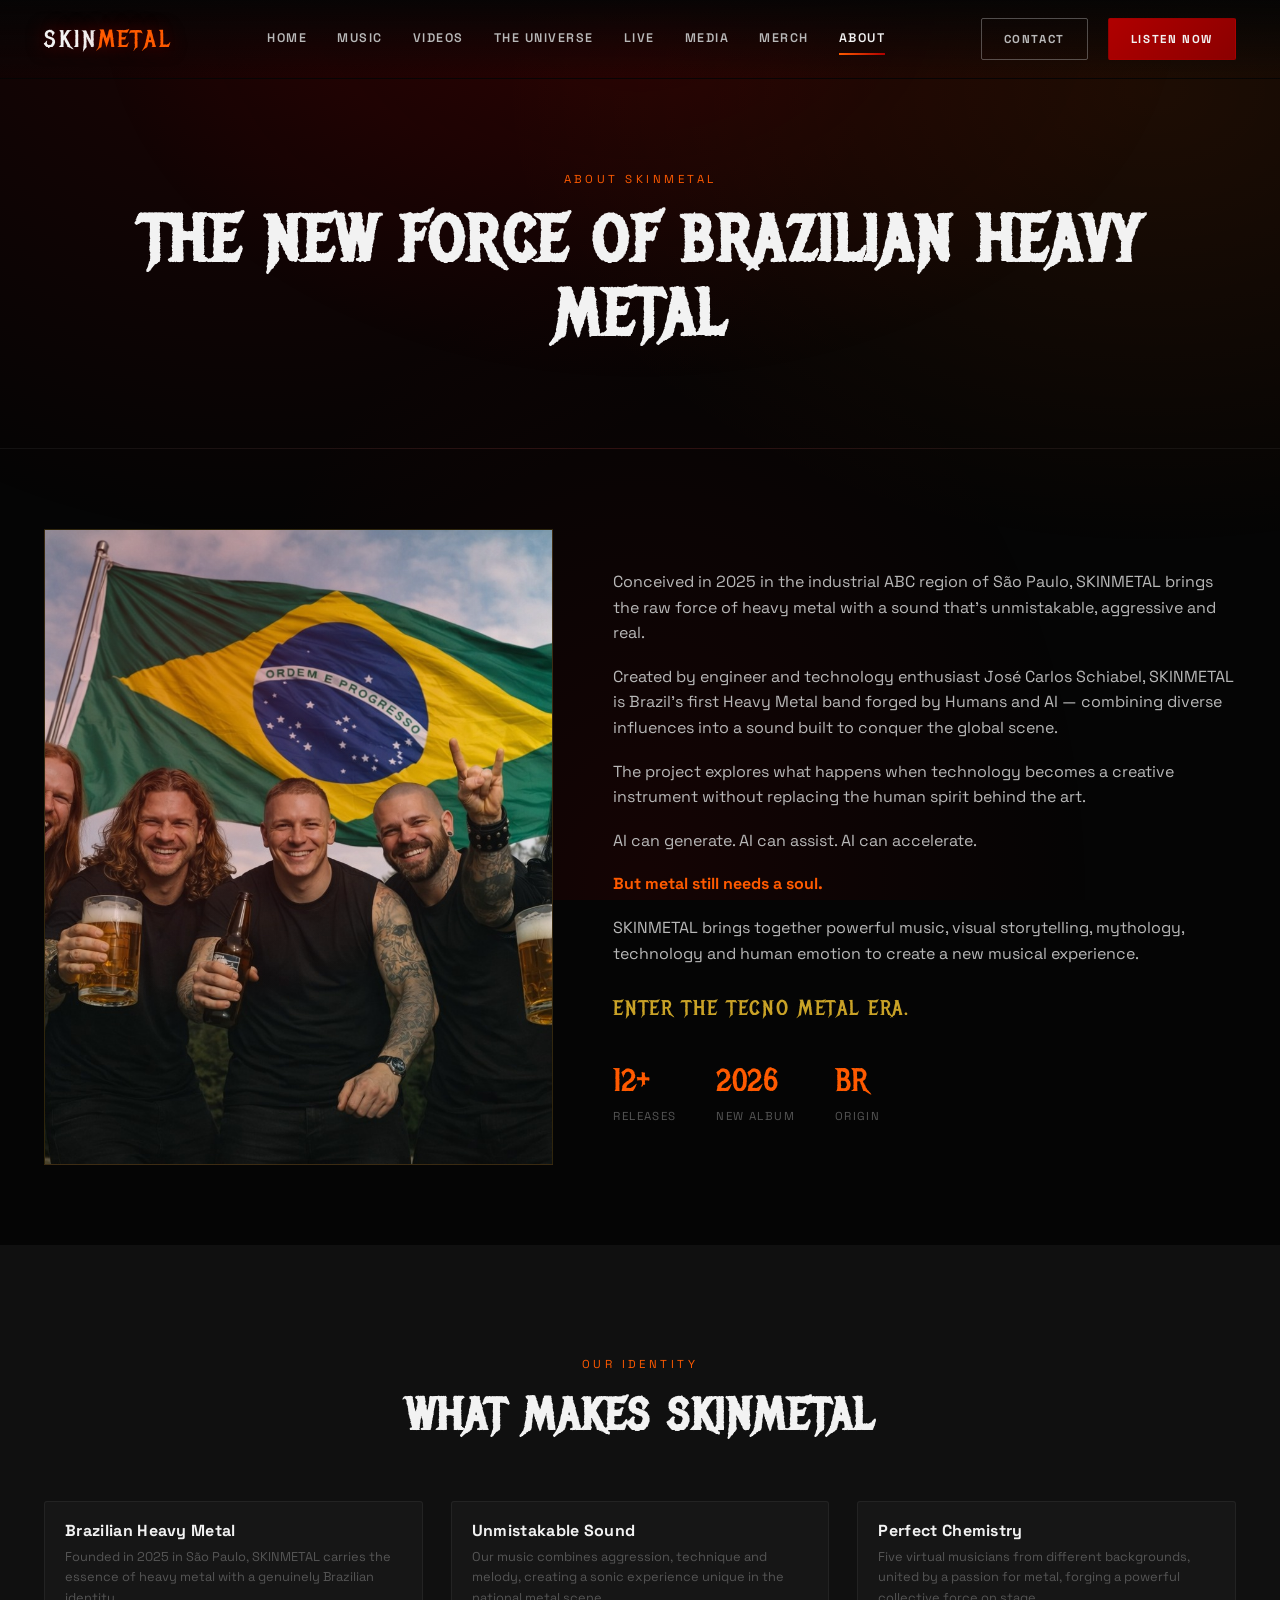
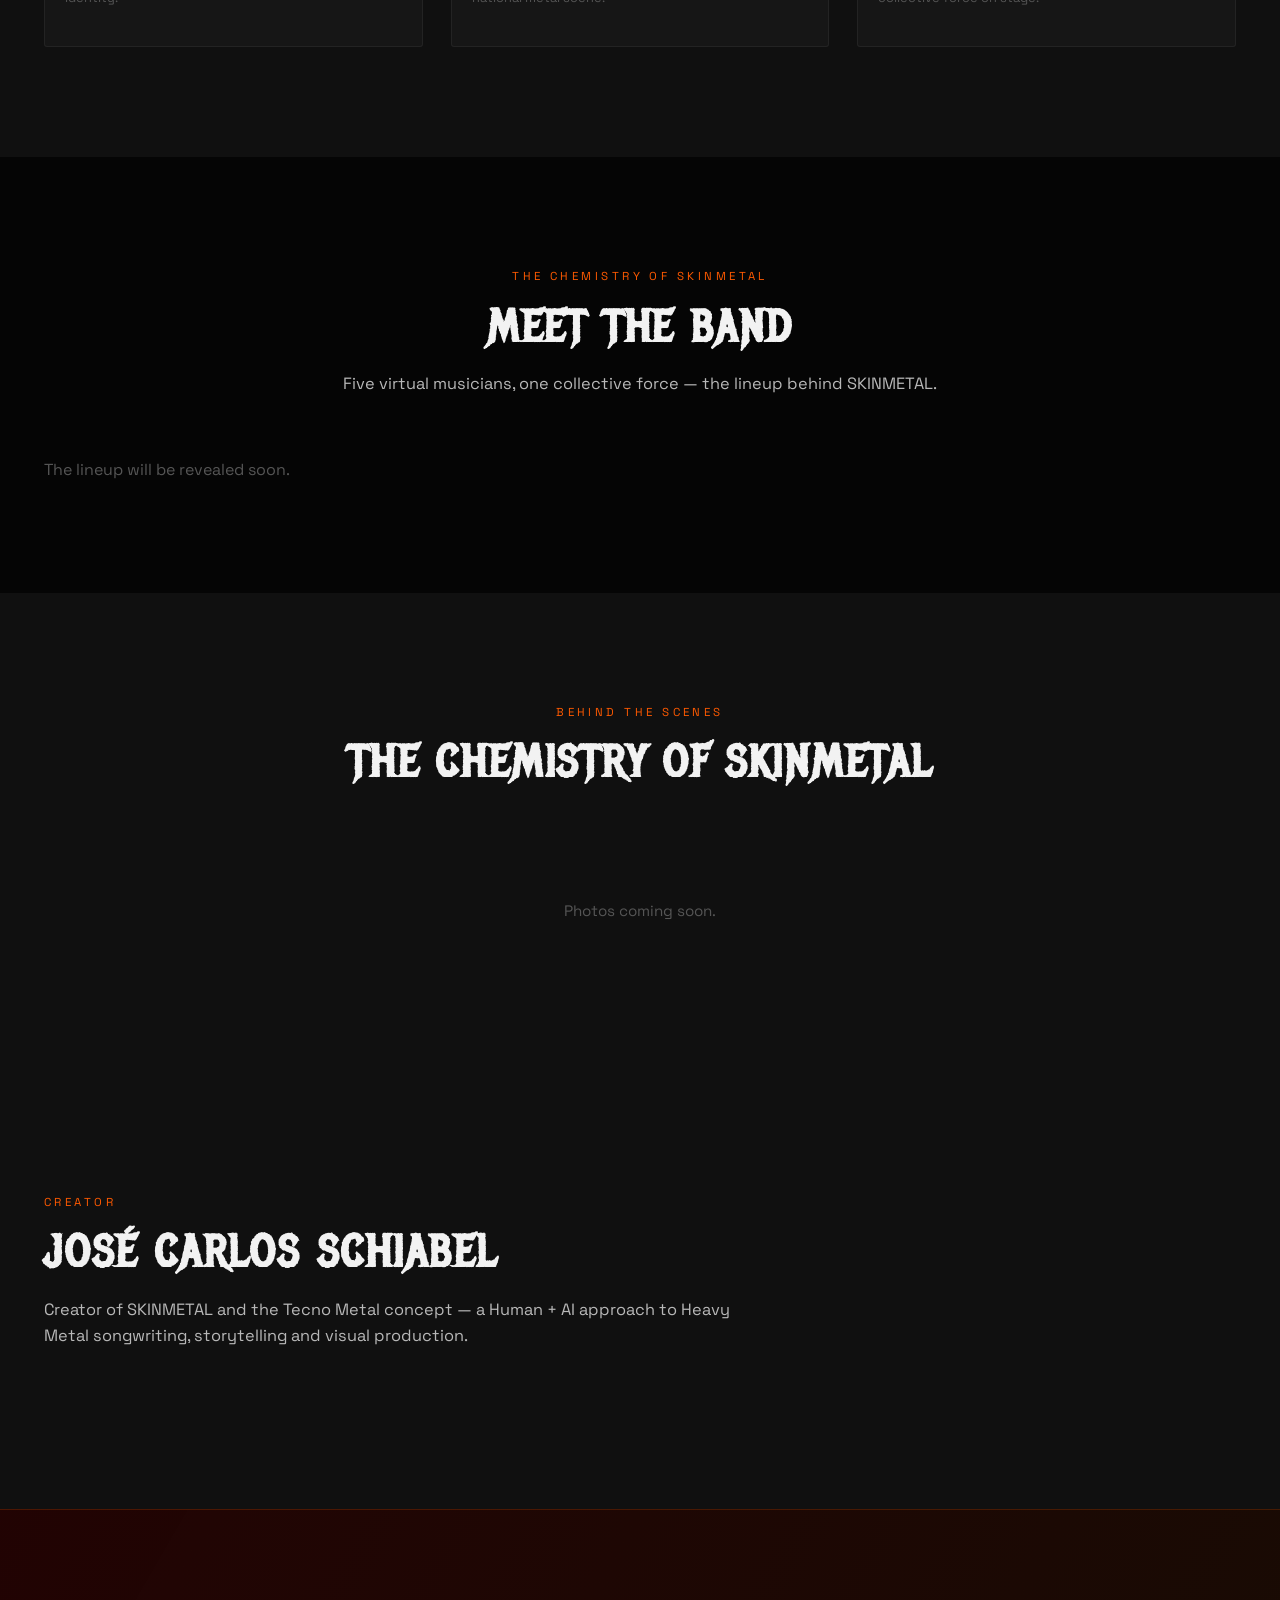
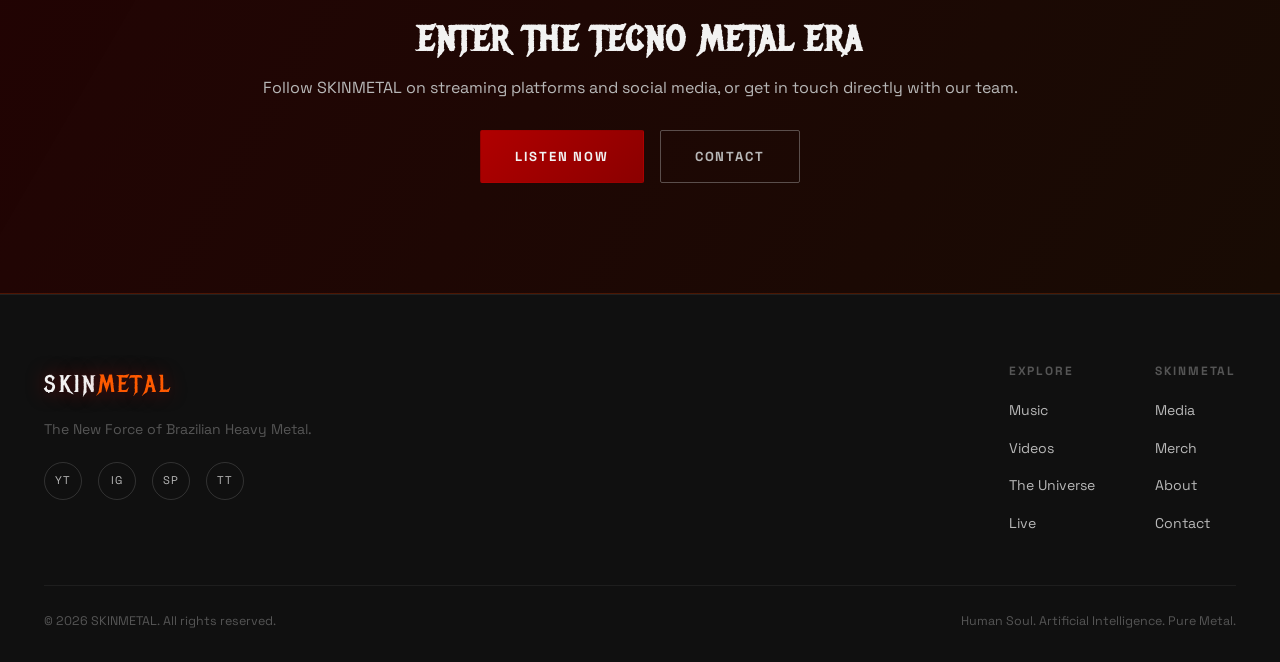
==== about.html @ da38b73f "Add Gallery and Band Members admin sections, image position control, dynamic homepage discography - " ====
<!DOCTYPE html>
<html lang="en">
<head>
<meta charset="UTF-8">
<meta name="viewport" content="width=device-width, initial-scale=1.0">
<title>About — SKINMETAL</title>
<meta name="description" content="About SKINMETAL — a Brazilian Heavy Metal project built at the intersection of human creativity, artificial intelligence and cinematic storytelling.">
<link rel="icon" href="assets/logo-dragon.jpg">
<link rel="preconnect" href="https://fonts.googleapis.com">
<link rel="preconnect" href="https://fonts.gstatic.com" crossorigin>
<link href="https://fonts.googleapis.com/css2?family=Metal+Mania&family=Space+Grotesk:wght@400;500;700&display=swap" rel="stylesheet">
<link rel="stylesheet" href="css/styles.css?v=20261015c">
</head>
<body data-page="about">

<header class="site-header">
  <div class="container">
    <a href="index.html" class="logo">SKIN<span>METAL</span></a>
    <nav class="nav-links">
      <a href="index.html" data-nav="home">Home</a>
      <a href="music.html" data-nav="music">Music</a>
      <a href="videos.html" data-nav="videos">Videos</a>
      <a href="universe.html" data-nav="universe">The Universe</a>
      <a href="live.html" data-nav="live">Live</a>
      <a href="media.html" data-nav="media">Media</a>
      <a href="merch.html" data-nav="merch">Merch</a>
      <a href="about.html" data-nav="about">About</a>
    </nav>
    <div class="nav-cta">
      <a href="contact.html" class="btn btn-outline">Contact</a>
      <a href="music.html" class="btn btn-primary">Listen Now</a>
    </div>
    <button class="menu-toggle" aria-label="Toggle menu"><span></span><span></span><span></span></button>
  </div>
</header>

<section class="page-hero">
  <div class="container">
    <span class="eyebrow">About Skinmetal</span>
    <h1>The New Force of Brazilian Heavy Metal</h1>
  </div>
</section>

<section class="section-tight">
  <div class="container">
    <div class="about-grid reveal">
      <div class="about-portrait"><img src="assets/band-photo.jpg" alt="SKINMETAL band"></div>
      <div class="about-copy">
        <p>Conceived in 2025 in the industrial ABC region of São Paulo, SKINMETAL brings the raw force of heavy metal with a sound that's unmistakable, aggressive and real.</p>
        <p>Created by engineer and technology enthusiast José Carlos Schiabel, SKINMETAL is Brazil's first Heavy Metal band forged by Humans and AI — combining diverse influences into a sound built to conquer the global scene.</p>
        <p>The project explores what happens when technology becomes a creative instrument without replacing the human spirit behind the art.</p>
        <p>AI can generate. AI can assist. AI can accelerate.</p>
        <p><strong class="hl">But metal still needs a soul.</strong></p>
        <p>SKINMETAL brings together powerful music, visual storytelling, mythology, technology and human emotion to create a new musical experience.</p>
        <div class="final-line">Enter the Tecno Metal Era.</div>

        <div class="stat-row">
          <div class="stat"><div class="n">12+</div><div class="l">Releases</div></div>
          <div class="stat"><div class="n">2026</div><div class="l">New Album</div></div>
          <div class="stat"><div class="n">BR</div><div class="l">Origin</div></div>
        </div>
      </div>
    </div>
  </div>
</section>

<section class="section-alt">
  <div class="container">
    <div class="section-head reveal">
      <span class="eyebrow">Our Identity</span>
      <h2>What Makes SKINMETAL</h2>
    </div>
    <div class="grid grid-3 reveal">
      <div class="card">
        <div class="card-body">
          <h3>Brazilian Heavy Metal</h3>
          <p class="meta">Founded in 2025 in São Paulo, SKINMETAL carries the essence of heavy metal with a genuinely Brazilian identity.</p>
        </div>
      </div>
      <div class="card">
        <div class="card-body">
          <h3>Unmistakable Sound</h3>
          <p class="meta">Our music combines aggression, technique and melody, creating a sonic experience unique in the national metal scene.</p>
        </div>
      </div>
      <div class="card">
        <div class="card-body">
          <h3>Perfect Chemistry</h3>
          <p class="meta">Five virtual musicians from different backgrounds, united by a passion for metal, forging a powerful collective force on stage.</p>
        </div>
      </div>
    </div>
  </div>
</section>

<section>
  <div class="container">
    <div class="section-head reveal">
      <span class="eyebrow">The Chemistry of Skinmetal</span>
      <h2>Meet the Band</h2>
      <p>Five virtual musicians, one collective force — the lineup behind SKINMETAL.</p>
    </div>
    <div class="grid grid-3 reveal" data-members-grid></div>
  </div>
</section>

<section class="section-alt">
  <div class="container">
    <div class="section-head reveal">
      <span class="eyebrow">Behind the Scenes</span>
      <h2>The Chemistry of SKINMETAL</h2>
    </div>
    <div class="grid grid-4 reveal" data-gallery-grid data-gallery-section="about"></div>
    <p class="empty-state" data-gallery-empty style="display:none;">Photos coming soon.</p>
  </div>
</section>

<section class="section-alt">
  <div class="container">
    <div class="section-head left reveal">
      <span class="eyebrow">Creator</span>
      <h2>José Carlos Schiabel</h2>
      <p class="lede">Creator of SKINMETAL and the Tecno Metal concept — a Human + AI approach to Heavy Metal songwriting, storytelling and visual production.</p>
    </div>
  </div>
</section>

<section class="newsletter">
  <div class="container reveal">
    <h2>Enter the Tecno Metal Era</h2>
    <p>Follow SKINMETAL on streaming platforms and social media, or get in touch directly with our team.</p>
    <div class="btn-group" style="justify-content:center;">
      <a href="music.html" class="btn btn-primary">Listen Now</a>
      <a href="contact.html" class="btn btn-outline">Contact</a>
    </div>
  </div>
</section>

<footer class="site-footer">
  <div class="container">
    <div class="footer-top">
      <div class="footer-brand">
        <a href="index.html" class="logo">SKIN<span>METAL</span></a>
        <p>The New Force of Brazilian Heavy Metal.</p>
        <div class="footer-social">
          <a href="#" data-social="youtube" target="_blank" rel="noopener" aria-label="YouTube">YT</a>
          <a href="#" data-social="instagram" target="_blank" rel="noopener" aria-label="Instagram">IG</a>
          <a href="#" data-social="spotify" target="_blank" rel="noopener" aria-label="Spotify">SP</a>
          <a href="#" data-social="tiktok" target="_blank" rel="noopener" aria-label="TikTok">TT</a>
        </div>
      </div>
      <div class="footer-cols">
        <div class="footer-col">
          <h4>Explore</h4>
          <ul>
            <li><a href="music.html">Music</a></li>
            <li><a href="videos.html">Videos</a></li>
            <li><a href="universe.html">The Universe</a></li>
            <li><a href="live.html">Live</a></li>
          </ul>
        </div>
        <div class="footer-col">
          <h4>SKINMETAL</h4>
          <ul>
            <li><a href="media.html">Media</a></li>
            <li><a href="merch.html">Merch</a></li>
            <li><a href="about.html">About</a></li>
            <li><a href="contact.html">Contact</a></li>
          </ul>
        </div>
      </div>
    </div>
    <div class="footer-bottom">
      <span>&copy; 2026 SKINMETAL. All rights reserved.</span>
      <span>Human Soul. Artificial Intelligence. Pure Metal.</span>
    </div>
  </div>
</footer>

<script src="js/main.js?v=20261015c"></script>
</body>
</html>
---- css/styles.css ----
/* ==========================================================================
   SKINMETAL — Official Website
   TECNO METAL — Where Technology Meets the Soul of Metal
   ========================================================================== */

:root {
  --bg: #050505;
  --bg-secondary: #101010;
  --bg-elevated: #161616;
  --crimson: #8B0000;
  --blood-red: #B00000;
  --fire-orange: #FF5A00;
  --silver: #B8B8B8;
  --dark-silver: #555555;
  --gold: #C9A227;
  --white: #F2F2F2;

  --font-display: 'Metal Mania', 'Cinzel', 'Impact', 'Haettenschweiler', 'Arial Narrow Bold', sans-serif;
  --font-body: 'Space Grotesk', 'Montserrat', sans-serif;

  --gutter: 16px;
  --max-width: 1240px;

  --ease: cubic-bezier(0.16, 1, 0.3, 1);
}

/* ---- Reset ---- */
*, *::before, *::after { box-sizing: border-box; margin: 0; padding: 0; }
html { scroll-behavior: smooth; }
body {
  background: var(--bg);
  color: var(--white);
  font-family: var(--font-body);
  line-height: 1.6;
  -webkit-font-smoothing: antialiased;
  overflow-x: hidden;
}
img, video { max-width: 100%; display: block; }
a { color: inherit; text-decoration: none; }
ul { list-style: none; }
button { font-family: inherit; cursor: pointer; }
h1, h2, h3, h4 {
  font-family: var(--font-display);
  letter-spacing: 0.04em;
  line-height: 1.15;
  text-transform: uppercase;
}
.container {
  max-width: var(--max-width);
  margin: 0 auto;
  padding: 0 24px;
}
@media (max-width: 640px) {
  .container { padding: 0 var(--gutter); }
}

/* ---- Texture / atmosphere ---- */
body::before {
  content: '';
  position: fixed;
  inset: 0;
  z-index: 0;
  pointer-events: none;
  background:
    radial-gradient(ellipse at 20% -10%, rgba(139, 0, 0, 0.18), transparent 45%),
    radial-gradient(ellipse at 90% 10%, rgba(255, 90, 0, 0.10), transparent 40%),
    radial-gradient(ellipse at 50% 100%, rgba(139, 0, 0, 0.12), transparent 50%);
}

/* ---- Buttons ---- */
.btn {
  display: inline-flex;
  align-items: center;
  justify-content: center;
  gap: 8px;
  padding: 15px 34px;
  font-family: var(--font-body);
  font-weight: 700;
  font-size: 0.82rem;
  letter-spacing: 0.14em;
  text-transform: uppercase;
  border: 1px solid transparent;
  border-radius: 2px;
  transition: transform 0.25s var(--ease), box-shadow 0.25s var(--ease), background 0.25s var(--ease), border-color .25s var(--ease);
  white-space: nowrap;
}
.btn-primary {
  background: linear-gradient(135deg, var(--blood-red), var(--crimson));
  color: var(--white);
  box-shadow: 0 0 0 rgba(255, 90, 0, 0);
}
.btn-primary:hover {
  box-shadow: 0 0 28px rgba(176, 0, 0, 0.55);
  transform: translateY(-2px);
}
.btn-outline {
  background: transparent;
  color: var(--silver);
  border-color: rgba(184, 184, 184, 0.4);
}
.btn-outline:hover {
  color: var(--white);
  border-color: var(--fire-orange);
  box-shadow: 0 0 20px rgba(255, 90, 0, 0.25);
  transform: translateY(-2px);
}
.btn-group { display: flex; gap: 16px; flex-wrap: wrap; }

/* ---- Header / Nav ---- */
.site-header {
  position: fixed;
  top: 0; left: 0; right: 0;
  z-index: 100;
  padding: 18px 0;
  background: linear-gradient(to bottom, rgba(5,5,5,0.92), rgba(5,5,5,0));
  transition: background .3s var(--ease), padding .3s var(--ease), border-color .3s var(--ease);
  border-bottom: 1px solid transparent;
}
.site-header.scrolled {
  background: rgba(5,5,5,0.92);
  backdrop-filter: blur(10px);
  padding: 12px 0;
  border-bottom-color: rgba(184,184,184,0.08);
}
.site-header .container {
  display: flex;
  align-items: center;
  justify-content: space-between;
  gap: 24px;
}
.logo {
  font-family: var(--font-display);
  font-size: 1.5rem;
  letter-spacing: 0.12em;
  color: var(--white);
  text-shadow: 0 0 18px rgba(176,0,0,0.6);
}
.logo span { color: var(--fire-orange); }

.nav-links {
  display: flex;
  gap: 30px;
  align-items: center;
}
.nav-links a {
  font-size: 0.78rem;
  font-weight: 600;
  letter-spacing: 0.12em;
  text-transform: uppercase;
  color: var(--silver);
  position: relative;
  padding: 6px 0;
  transition: color .25s var(--ease);
}
.nav-links a:hover, .nav-links a.active { color: var(--white); }
.nav-links a::after {
  content: '';
  position: absolute;
  left: 0; bottom: 0;
  width: 0; height: 2px;
  background: linear-gradient(90deg, var(--fire-orange), var(--blood-red));
  transition: width .3s var(--ease);
}
.nav-links a:hover::after, .nav-links a.active::after { width: 100%; }

.nav-cta { display: flex; align-items: center; gap: 20px; }
.nav-cta .btn { padding: 11px 22px; font-size: 0.72rem; }

.menu-toggle {
  display: none;
  flex-direction: column;
  gap: 5px;
  background: none;
  border: none;
  padding: 6px;
}
.menu-toggle span {
  width: 24px; height: 2px;
  background: var(--white);
  transition: transform .3s var(--ease), opacity .3s var(--ease);
}

@media (max-width: 960px) {
  .nav-links {
    position: fixed;
    inset: 0 0 0 30%;
    background: var(--bg-secondary);
    flex-direction: column;
    justify-content: center;
    gap: 34px;
    transform: translateX(100%);
    transition: transform .4s var(--ease);
    border-left: 1px solid rgba(184,184,184,0.1);
  }
  .nav-links.open { transform: translateX(0); }
  .nav-links a { font-size: 1rem; }
  .menu-toggle { display: flex; z-index: 110; }
  .menu-toggle.open span:nth-child(1) { transform: translateY(7px) rotate(45deg); }
  .menu-toggle.open span:nth-child(2) { opacity: 0; }
  .menu-toggle.open span:nth-child(3) { transform: translateY(-7px) rotate(-45deg); }
  .nav-cta .btn-outline { display: none; }
}

/* ---- Hero ---- */
.hero {
  position: relative;
  min-height: 100vh;
  display: flex;
  align-items: center;
  justify-content: center;
  text-align: center;
  padding: 140px 24px 100px;
  overflow: hidden;
  background:
    radial-gradient(ellipse at 50% 30%, rgba(139,0,0,0.28), transparent 55%),
    linear-gradient(180deg, #0a0304 0%, #050505 55%, #050505 100%);
}
.hero-bg {
  position: absolute;
  inset: 0;
  z-index: 0;
  background-image:
    repeating-linear-gradient(115deg, rgba(255,90,0,0.05) 0px, transparent 2px, transparent 90px),
    repeating-linear-gradient(-115deg, rgba(139,0,0,0.06) 0px, transparent 2px, transparent 120px);
  opacity: 0.8;
}
.hero-bg::after {
  content: '';
  position: absolute; inset: 0;
  background: radial-gradient(circle at 50% 100%, rgba(255,90,0,0.14), transparent 60%);
  animation: emberPulse 6s ease-in-out infinite;
}
@keyframes emberPulse {
  0%, 100% { opacity: 0.6; }
  50% { opacity: 1; }
}
.spark {
  position: absolute;
  width: 3px; height: 3px;
  border-radius: 50%;
  background: var(--fire-orange);
  box-shadow: 0 0 8px 2px rgba(255,90,0,0.8);
  animation: rise linear infinite;
  opacity: 0;
}
@keyframes rise {
  0% { transform: translateY(0) translateX(0); opacity: 0; }
  10% { opacity: 1; }
  100% { transform: translateY(-100vh) translateX(20px); opacity: 0; }
}
.hero-content { position: relative; z-index: 2; max-width: 880px; margin: 0 auto; }
.hero-eyebrow {
  font-size: 0.78rem;
  letter-spacing: 0.35em;
  text-transform: uppercase;
  color: var(--fire-orange);
  margin-bottom: 20px;
}
.hero h1 {
  font-size: clamp(2.6rem, 8vw, 6rem);
  color: var(--white);
  text-shadow: 0 0 40px rgba(176,0,0,0.55), 0 0 90px rgba(255,90,0,0.25);
  margin-bottom: 20px;
}
.hero h1 span { color: var(--fire-orange); }
.hero-tagline {
  font-family: var(--font-body);
  font-weight: 700;
  font-size: clamp(0.95rem, 2vw, 1.2rem);
  letter-spacing: 0.08em;
  color: var(--silver);
  text-transform: uppercase;
  margin-bottom: 36px;
}
.hero-tagline .line { display: block; }
.hero-tagline .accent { color: var(--fire-orange); }
.hero-album-tag {
  display: inline-block;
  padding: 10px 24px;
  border: 1px solid rgba(201,162,39,0.5);
  color: var(--gold);
  font-size: 0.75rem;
  letter-spacing: 0.2em;
  text-transform: uppercase;
  margin-bottom: 36px;
  background: rgba(201,162,39,0.06);
}
.hero .btn-group { justify-content: center; margin-bottom: 10px; }
.scroll-cue {
  position: absolute;
  bottom: 28px; left: 50%;
  transform: translateX(-50%);
  width: 22px; height: 36px;
  border: 1px solid rgba(184,184,184,0.4);
  border-radius: 14px;
  z-index: 2;
}
.scroll-cue::before {
  content: '';
  position: absolute;
  top: 6px; left: 50%;
  width: 3px; height: 8px;
  background: var(--fire-orange);
  border-radius: 2px;
  transform: translateX(-50%);
  animation: scrollDot 1.8s ease-in-out infinite;
}
@keyframes scrollDot {
  0% { opacity: 1; top: 6px; }
  70% { opacity: 0; top: 18px; }
  100% { opacity: 0; top: 6px; }
}

/* ---- Section shells ---- */
section { position: relative; z-index: 1; padding: 110px 0; }
.section-tight { padding: 80px 0; }
.section-alt { background: var(--bg-secondary); }
.section-head { max-width: 720px; margin: 0 auto 60px; text-align: center; }
.section-head.left { margin: 0 0 50px; text-align: left; }
.eyebrow {
  display: block;
  font-size: 0.72rem;
  letter-spacing: 0.3em;
  text-transform: uppercase;
  color: var(--fire-orange);
  margin-bottom: 16px;
}
.section-head h2 {
  font-size: clamp(1.8rem, 4vw, 2.8rem);
  margin-bottom: 18px;
}
.section-head p {
  color: var(--silver);
  font-size: 1.02rem;
}
.lede {
  font-size: 1.1rem;
  color: var(--silver);
  max-width: 700px;
}

/* ---- Manifesto ---- */
.manifesto {
  text-align: center;
  background: var(--bg-secondary);
  border-top: 1px solid rgba(184,184,184,0.08);
  border-bottom: 1px solid rgba(184,184,184,0.08);
}
.manifesto p {
  font-size: clamp(1.1rem, 2.6vw, 1.6rem);
  line-height: 1.7;
  max-width: 780px;
  margin: 0 auto;
  color: var(--white);
}
.manifesto strong { color: var(--fire-orange); font-weight: 700; }
.manifesto .signoff {
  margin-top: 34px;
  font-family: var(--font-display);
  font-size: 1.3rem;
  letter-spacing: 0.1em;
  color: var(--gold);
  text-transform: uppercase;
}

/* ---- Album / countdown ---- */
.album-launch {
  background:
    radial-gradient(ellipse at 30% 20%, rgba(255,90,0,0.10), transparent 55%),
    var(--bg);
  border-top: 1px solid rgba(255,90,0,0.15);
}
.album-grid {
  display: grid;
  grid-template-columns: 1fr 1fr;
  gap: 60px;
  align-items: center;
}
@media (max-width: 860px) {
  .album-grid { grid-template-columns: 1fr; gap: 40px; }
}
.album-art {
  aspect-ratio: 1;
  border-radius: 4px;
  background:
    radial-gradient(circle at 30% 30%, rgba(255,90,0,0.35), transparent 55%),
    linear-gradient(145deg, #1a1a1a, #0a0a0a);
  border: 1px solid rgba(201,162,39,0.25);
  box-shadow: 0 30px 80px rgba(0,0,0,0.6), 0 0 60px rgba(139,0,0,0.25);
  position: relative;
  overflow: hidden;
  display: flex;
  align-items: center;
  justify-content: center;
}
.album-art::before {
  content: 'SKINMETAL';
  font-family: var(--font-display);
  font-size: 1.6rem;
  letter-spacing: 0.15em;
  color: rgba(242,242,242,0.85);
  text-shadow: 0 0 30px rgba(255,90,0,0.6);
}
.album-art img {
  position: absolute;
  inset: 0;
  width: 100%;
  height: 100%;
  object-fit: cover;
}
.album-art.has-img::before { display: none; }
.album-copy .eyebrow { margin-bottom: 12px; }
.album-copy h2 { font-size: clamp(1.8rem, 4vw, 2.6rem); margin-bottom: 20px; }
.album-copy p { color: var(--silver); margin-bottom: 28px; }

.countdown {
  display: flex;
  gap: 18px;
  margin: 32px 0;
  flex-wrap: wrap;
}
.countdown .unit {
  min-width: 80px;
  text-align: center;
  padding: 16px 10px;
  background: var(--bg-elevated);
  border: 1px solid rgba(184,184,184,0.12);
  border-radius: 3px;
}
.countdown .unit .num {
  font-family: var(--font-display);
  font-size: 1.9rem;
  color: var(--fire-orange);
  display: block;
  text-shadow: 0 0 18px rgba(255,90,0,0.5);
}
.countdown .unit .label {
  font-size: 0.65rem;
  letter-spacing: 0.15em;
  text-transform: uppercase;
  color: var(--dark-silver);
}
.release-date-tag {
  font-family: var(--font-display);
  color: var(--gold);
  letter-spacing: 0.1em;
  font-size: 1.05rem;
  margin-bottom: 10px;
  text-transform: uppercase;
}

/* ---- Grids / cards ---- */
.grid {
  display: grid;
  gap: 28px;
}
.grid-3 { grid-template-columns: repeat(3, 1fr); }
.grid-4 { grid-template-columns: repeat(4, 1fr); }
.grid-2 { grid-template-columns: repeat(2, 1fr); }
@media (max-width: 900px) {
  .grid-3, .grid-4 { grid-template-columns: repeat(2, 1fr); }
}
@media (max-width: 600px) {
  .grid-2, .grid-3, .grid-4 { grid-template-columns: 1fr; }
}

.card {
  background: var(--bg-elevated);
  border: 1px solid rgba(184,184,184,0.08);
  border-radius: 3px;
  overflow: hidden;
  transition: transform .35s var(--ease), border-color .35s var(--ease), box-shadow .35s var(--ease);
  position: relative;
}
.card:hover {
  transform: translateY(-6px);
  border-color: rgba(255,90,0,0.35);
  box-shadow: 0 18px 40px rgba(0,0,0,0.5), 0 0 30px rgba(139,0,0,0.25);
}
.card-media {
  aspect-ratio: 4/5;
  background: linear-gradient(155deg, #1c1414, #0a0a0a);
  position: relative;
  display: flex;
  align-items: flex-end;
  overflow: hidden;
  color: inherit;
  text-decoration: none;
  cursor: pointer;
}
.card-media::before {
  content: '';
  position: absolute; inset: 0;
  z-index: 1;
  pointer-events: none;
  background: radial-gradient(circle at 70% 20%, rgba(176,0,0,0.35), transparent 60%);
  opacity: 0.8;
  transition: opacity .35s var(--ease);
}
.card-media img {
  position: absolute;
  inset: 0;
  width: 100%;
  height: 100%;
  object-fit: cover;
}
.card:hover .card-media::before { opacity: 1; }
.card-media:has(img)::before,
.card-media.has-img::before { display: none; }
.card-media .play-icon {
  position: absolute; top: 50%; left: 50%;
  z-index: 2;
  transform: translate(-50%, -50%) scale(0.85);
  width: 52px; height: 52px;
  border-radius: 50%;
  border: 1px solid rgba(242,242,242,0.5);
  display: flex; align-items: center; justify-content: center;
  opacity: 0.85;
  transition: opacity .3s var(--ease), transform .3s var(--ease);
  backdrop-filter: blur(4px);
  background: rgba(5,5,5,0.4);
}
.card:hover .card-media .play-icon { opacity: 1; transform: translate(-50%, -50%) scale(1); }
.card-media .play-icon::before {
  content: '';
  border-style: solid;
  border-width: 7px 0 7px 12px;
  border-color: transparent transparent transparent var(--white);
  margin-left: 3px;
}
.card-tag {
  position: relative;
  z-index: 1;
  padding: 14px 18px;
  font-size: 0.68rem;
  letter-spacing: 0.15em;
  text-transform: uppercase;
  color: var(--dark-silver);
}
.card-body { padding: 20px 20px 24px; }
.card-body h3 {
  font-family: var(--font-body);
  font-weight: 700;
  font-size: 1rem;
  letter-spacing: 0.02em;
  text-transform: none;
  margin-bottom: 6px;
}
.card-body .meta { font-size: 0.8rem; color: var(--dark-silver); margin-bottom: 14px; }
.card-links { display: flex; gap: 16px; flex-wrap: wrap; }
.card-links a {
  font-size: 0.7rem;
  letter-spacing: 0.1em;
  text-transform: uppercase;
  color: var(--silver);
  border-bottom: 1px solid transparent;
  transition: color .25s var(--ease), border-color .25s var(--ease);
}
.card-links a:hover { color: var(--fire-orange); border-color: var(--fire-orange); }

/* ---- Streaming links row ---- */
.stream-row {
  display: flex;
  gap: 14px;
  flex-wrap: wrap;
  margin-top: 22px;
}
.stream-pill {
  padding: 10px 20px;
  border: 1px solid rgba(184,184,184,0.25);
  border-radius: 30px;
  font-size: 0.75rem;
  letter-spacing: 0.08em;
  text-transform: uppercase;
  color: var(--silver);
  transition: all .25s var(--ease);
}
.stream-pill:hover { border-color: var(--fire-orange); color: var(--white); background: rgba(255,90,0,0.08); }

/* ---- Category pills (videos page) ---- */
.pill-row { display: flex; gap: 14px; flex-wrap: wrap; margin-bottom: 50px; }
.pill {
  padding: 10px 22px;
  border: 1px solid rgba(184,184,184,0.2);
  border-radius: 30px;
  font-size: 0.72rem;
  letter-spacing: 0.12em;
  text-transform: uppercase;
  color: var(--silver);
  transition: all .25s var(--ease);
  background: transparent;
}
.pill:hover, .pill.active { border-color: var(--fire-orange); color: var(--white); background: rgba(176,0,0,0.15); }

/* ---- Universe / character cards ---- */
.universe-tabs { display: flex; gap: 10px; flex-wrap: wrap; margin-bottom: 50px; }
.universe-tabs a {
  padding: 12px 22px;
  border: 1px solid rgba(184,184,184,0.15);
  font-size: 0.75rem;
  letter-spacing: 0.12em;
  text-transform: uppercase;
  color: var(--silver);
  transition: all .25s var(--ease);
}
.universe-tabs a:hover, .universe-tabs a.active {
  color: var(--white);
  border-color: var(--fire-orange);
  background: rgba(176,0,0,0.12);
}
.universe-block { margin-bottom: 100px; scroll-margin-top: 110px; }
.universe-block .kicker {
  font-family: var(--font-display);
  font-size: clamp(1.6rem, 3.4vw, 2.3rem);
  color: var(--white);
  margin-bottom: 8px;
}
.universe-block .sub {
  color: var(--fire-orange);
  font-size: 0.85rem;
  letter-spacing: 0.2em;
  text-transform: uppercase;
  margin-bottom: 24px;
}
.universe-block p { color: var(--silver); max-width: 760px; margin-bottom: 16px; }
.universe-block p strong { color: var(--white); }

.character-card {
  background: var(--bg-elevated);
  border: 1px solid rgba(184,184,184,0.08);
  padding: 0;
  overflow: hidden;
}
.character-card .portrait {
  aspect-ratio: 3/4;
  background: linear-gradient(160deg, #201212, #050505);
  position: relative;
  overflow: hidden;
}
.character-card .portrait img {
  width: 100%;
  height: 100%;
  object-fit: cover;
  display: block;
}
.character-card .portrait::after {
  content: '';
  position: absolute; inset: 0;
  pointer-events: none;
  background: radial-gradient(circle at 50% 30%, rgba(255,90,0,0.25), transparent 60%);
}
.character-card h3 { padding: 18px 18px 4px; font-size: 1.05rem; }
.character-card .role {
  padding: 0 18px 18px;
  color: var(--gold);
  font-size: 0.72rem;
  letter-spacing: 0.15em;
  text-transform: uppercase;
}
.member-facts {
  display: flex;
  flex-wrap: wrap;
  gap: 8px;
  padding: 12px 18px 0;
}
.member-facts .fact {
  flex: 1 1 130px;
  background: rgba(255,255,255,0.03);
  border: 1px solid rgba(184,184,184,0.08);
  border-radius: 4px;
  padding: 8px 10px;
}
.member-facts .fact .label {
  display: block;
  font-size: 0.65rem;
  letter-spacing: 0.08em;
  text-transform: uppercase;
  color: var(--gold);
  margin-bottom: 4px;
}
.member-facts .fact .text {
  display: block;
  font-size: 0.78rem;
  color: var(--silver);
  line-height: 1.4;
}

/* ---- Timeline / roadmap style rows (Live) ---- */
.show-row {
  display: flex;
  align-items: center;
  justify-content: space-between;
  gap: 20px;
  padding: 26px 0;
  border-bottom: 1px solid rgba(184,184,184,0.1);
  flex-wrap: wrap;
}
.show-row .date {
  font-family: var(--font-display);
  color: var(--fire-orange);
  min-width: 140px;
  font-size: 1.1rem;
}
.show-row .venue { flex: 1; min-width: 200px; }
.show-row .venue strong { display: block; font-size: 1.05rem; }
.show-row .venue span { color: var(--dark-silver); font-size: 0.85rem; }
.empty-state { color: var(--dark-silver); text-align: center; padding: 50px 0; font-size: 0.95rem; }

/* ---- Media / press ---- */
.press-grid { display: grid; grid-template-columns: repeat(3, 1fr); gap: 24px; }
@media (max-width: 800px) { .press-grid { grid-template-columns: 1fr; } }
.press-card {
  padding: 36px 28px;
  background: var(--bg-elevated);
  border: 1px solid rgba(184,184,184,0.08);
  text-align: center;
  transition: border-color .3s var(--ease), transform .3s var(--ease);
}
.press-card:hover { border-color: rgba(255,90,0,0.35); transform: translateY(-4px); }
.press-card .icon {
  width: 46px; height: 46px;
  margin: 0 auto 18px;
  border: 1px solid var(--gold);
  border-radius: 50%;
  display: flex; align-items: center; justify-content: center;
  color: var(--gold);
  font-family: var(--font-display);
}
.press-card h3 { font-family: var(--font-body); text-transform: none; font-size: 1.05rem; margin-bottom: 10px; }
.press-card p { color: var(--dark-silver); font-size: 0.88rem; margin-bottom: 20px; }

/* ---- Merch ---- */
.product-card .card-media { aspect-ratio: 1; }
.price { color: var(--fire-orange); font-weight: 700; }

/* ---- About ---- */
.about-grid {
  display: grid;
  grid-template-columns: 0.9fr 1.1fr;
  gap: 60px;
  align-items: center;
}
@media (max-width: 860px) { .about-grid { grid-template-columns: 1fr; } }
.about-portrait {
  aspect-ratio: 4/5;
  background: linear-gradient(160deg, #1c1010, #050505);
  border: 1px solid rgba(201,162,39,0.2);
  position: relative;
  overflow: hidden;
}
.about-portrait img {
  width: 100%;
  height: 100%;
  object-fit: cover;
  display: block;
}
.about-portrait::after {
  content: '';
  position: absolute; inset: 0;
  background: radial-gradient(circle at 30% 20%, rgba(139,0,0,0.35), transparent 60%);
  pointer-events: none;
}
.about-copy p { color: var(--silver); margin-bottom: 18px; }
.about-copy strong.hl { color: var(--fire-orange); }
.about-copy .final-line {
  font-family: var(--font-display);
  color: var(--gold);
  font-size: 1.3rem;
  letter-spacing: 0.08em;
  text-transform: uppercase;
  margin-top: 26px;
}
.stat-row { display: flex; gap: 40px; margin-top: 30px; flex-wrap: wrap; }
.stat-row .stat .n { font-family: var(--font-display); font-size: 2rem; color: var(--fire-orange); }
.stat-row .stat .l { font-size: 0.72rem; letter-spacing: 0.12em; text-transform: uppercase; color: var(--dark-silver); }

/* ---- Contact ---- */
.contact-grid {
  display: grid;
  grid-template-columns: 1fr 1fr;
  gap: 60px;
  align-items: start;
}
@media (max-width: 860px) { .contact-grid { grid-template-columns: 1fr; } }
.contact-channels { display: grid; gap: 20px; }
.contact-channel {
  padding: 22px 24px;
  background: var(--bg-elevated);
  border: 1px solid rgba(184,184,184,0.08);
  border-left: 3px solid var(--fire-orange);
}
.contact-channel h3 { font-family: var(--font-body); text-transform: uppercase; font-size: 0.9rem; letter-spacing: 0.1em; margin-bottom: 6px; }
.contact-channel a { color: var(--silver); font-size: 0.9rem; }
.contact-channel a:hover { color: var(--fire-orange); }

.form-group { margin-bottom: 20px; }
.form-group label {
  display: block;
  font-size: 0.72rem;
  letter-spacing: 0.12em;
  text-transform: uppercase;
  color: var(--dark-silver);
  margin-bottom: 8px;
}
.form-group input,
.form-group select,
.form-group textarea {
  width: 100%;
  padding: 13px 16px;
  background: var(--bg-elevated);
  border: 1px solid rgba(184,184,184,0.15);
  color: var(--white);
  font-family: var(--font-body);
  font-size: 0.92rem;
  border-radius: 2px;
  transition: border-color .25s var(--ease);
}
.form-group input:focus,
.form-group select:focus,
.form-group textarea:focus {
  outline: none;
  border-color: var(--fire-orange);
}
.form-row { display: grid; grid-template-columns: 1fr 1fr; gap: 20px; }
@media (max-width: 560px) { .form-row { grid-template-columns: 1fr; } }

/* ---- Newsletter strip ---- */
.newsletter {
  background: linear-gradient(120deg, rgba(139,0,0,0.22), rgba(255,90,0,0.08));
  border-top: 1px solid rgba(255,90,0,0.2);
  border-bottom: 1px solid rgba(255,90,0,0.2);
  text-align: center;
}
.newsletter h2 { font-size: clamp(1.5rem, 3.4vw, 2.2rem); margin-bottom: 14px; }
.newsletter p { color: var(--silver); margin-bottom: 30px; }
.newsletter-form { display: flex; gap: 12px; max-width: 460px; margin: 0 auto; flex-wrap: wrap; justify-content: center; }
.newsletter-form input {
  flex: 1;
  min-width: 220px;
  padding: 14px 18px;
  background: var(--bg-elevated);
  border: 1px solid rgba(184,184,184,0.2);
  color: var(--white);
  border-radius: 2px;
}
.newsletter-form input:focus { outline: none; border-color: var(--fire-orange); }

/* ---- Page hero (sub-pages) ---- */
.page-hero {
  padding: 170px 0 80px;
  text-align: center;
  background: radial-gradient(ellipse at 50% 0%, rgba(139,0,0,0.22), transparent 60%);
  border-bottom: 1px solid rgba(184,184,184,0.08);
}
.page-hero .eyebrow { justify-content: center; text-align: center; }
.page-hero h1 { font-size: clamp(2.2rem, 6vw, 4rem); margin-bottom: 16px; }
.page-hero p { color: var(--silver); max-width: 620px; margin: 0 auto; }

/* ---- Footer ---- */
.site-footer {
  position: relative;
  z-index: 1;
  background: var(--bg-secondary);
  border-top: 1px solid rgba(184,184,184,0.1);
  padding: 70px 0 30px;
}
.footer-top {
  display: flex;
  justify-content: space-between;
  gap: 40px;
  flex-wrap: wrap;
  margin-bottom: 50px;
}
.footer-brand .logo { display: block; margin-bottom: 14px; }
.footer-brand p { color: var(--dark-silver); max-width: 280px; font-size: 0.88rem; }
.footer-social { display: flex; gap: 16px; margin-top: 22px; }
.footer-social a {
  width: 38px; height: 38px;
  border: 1px solid rgba(184,184,184,0.2);
  border-radius: 50%;
  display: flex; align-items: center; justify-content: center;
  font-size: 0.7rem;
  letter-spacing: 0.05em;
  color: var(--silver);
  transition: all .25s var(--ease);
}
.footer-social a:hover { border-color: var(--fire-orange); color: var(--fire-orange); }
.footer-cols { display: flex; gap: 60px; flex-wrap: wrap; }
.footer-col h4 {
  font-family: var(--font-body);
  font-size: 0.75rem;
  letter-spacing: 0.15em;
  color: var(--dark-silver);
  margin-bottom: 18px;
}
.footer-col ul { display: grid; gap: 12px; }
.footer-col a { color: var(--silver); font-size: 0.88rem; }
.footer-col a:hover { color: var(--fire-orange); }
.footer-bottom {
  padding-top: 26px;
  border-top: 1px solid rgba(184,184,184,0.08);
  display: flex;
  justify-content: space-between;
  gap: 16px;
  flex-wrap: wrap;
  font-size: 0.78rem;
  color: var(--dark-silver);
}
.footer-bottom a { color: var(--dark-silver); }
.footer-bottom a:hover { color: var(--silver); }

/* ---- Reveal on scroll ---- */
.reveal { opacity: 0; transform: translateY(24px); transition: opacity .8s var(--ease), transform .8s var(--ease); }
.reveal.in { opacity: 1; transform: translateY(0); }

/* ---- Language toggle ---- */
.lang-toggle {
  display: flex;
  gap: 6px;
  font-size: 0.72rem;
  letter-spacing: 0.08em;
  color: var(--dark-silver);
}
.lang-toggle button {
  background: none; border: none; color: inherit; padding: 2px 4px;
}
.lang-toggle button.active { color: var(--fire-orange); }
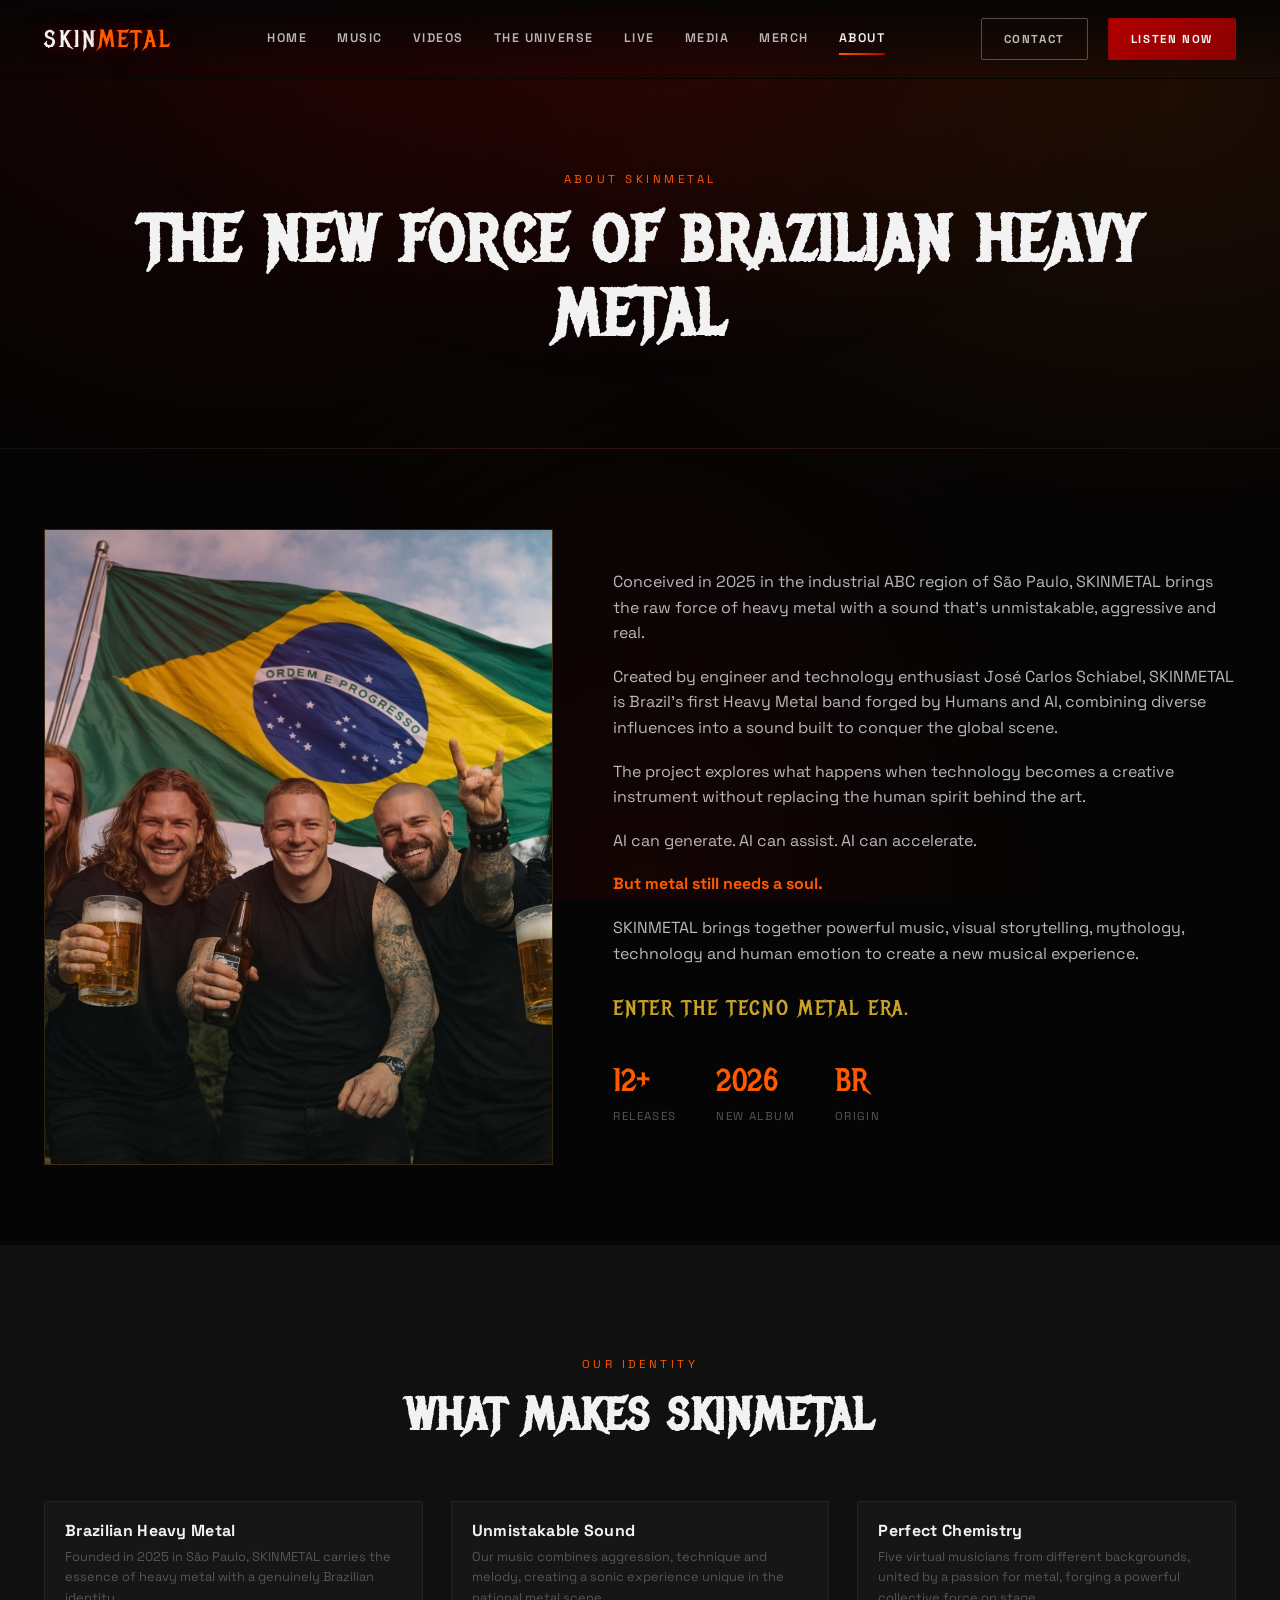
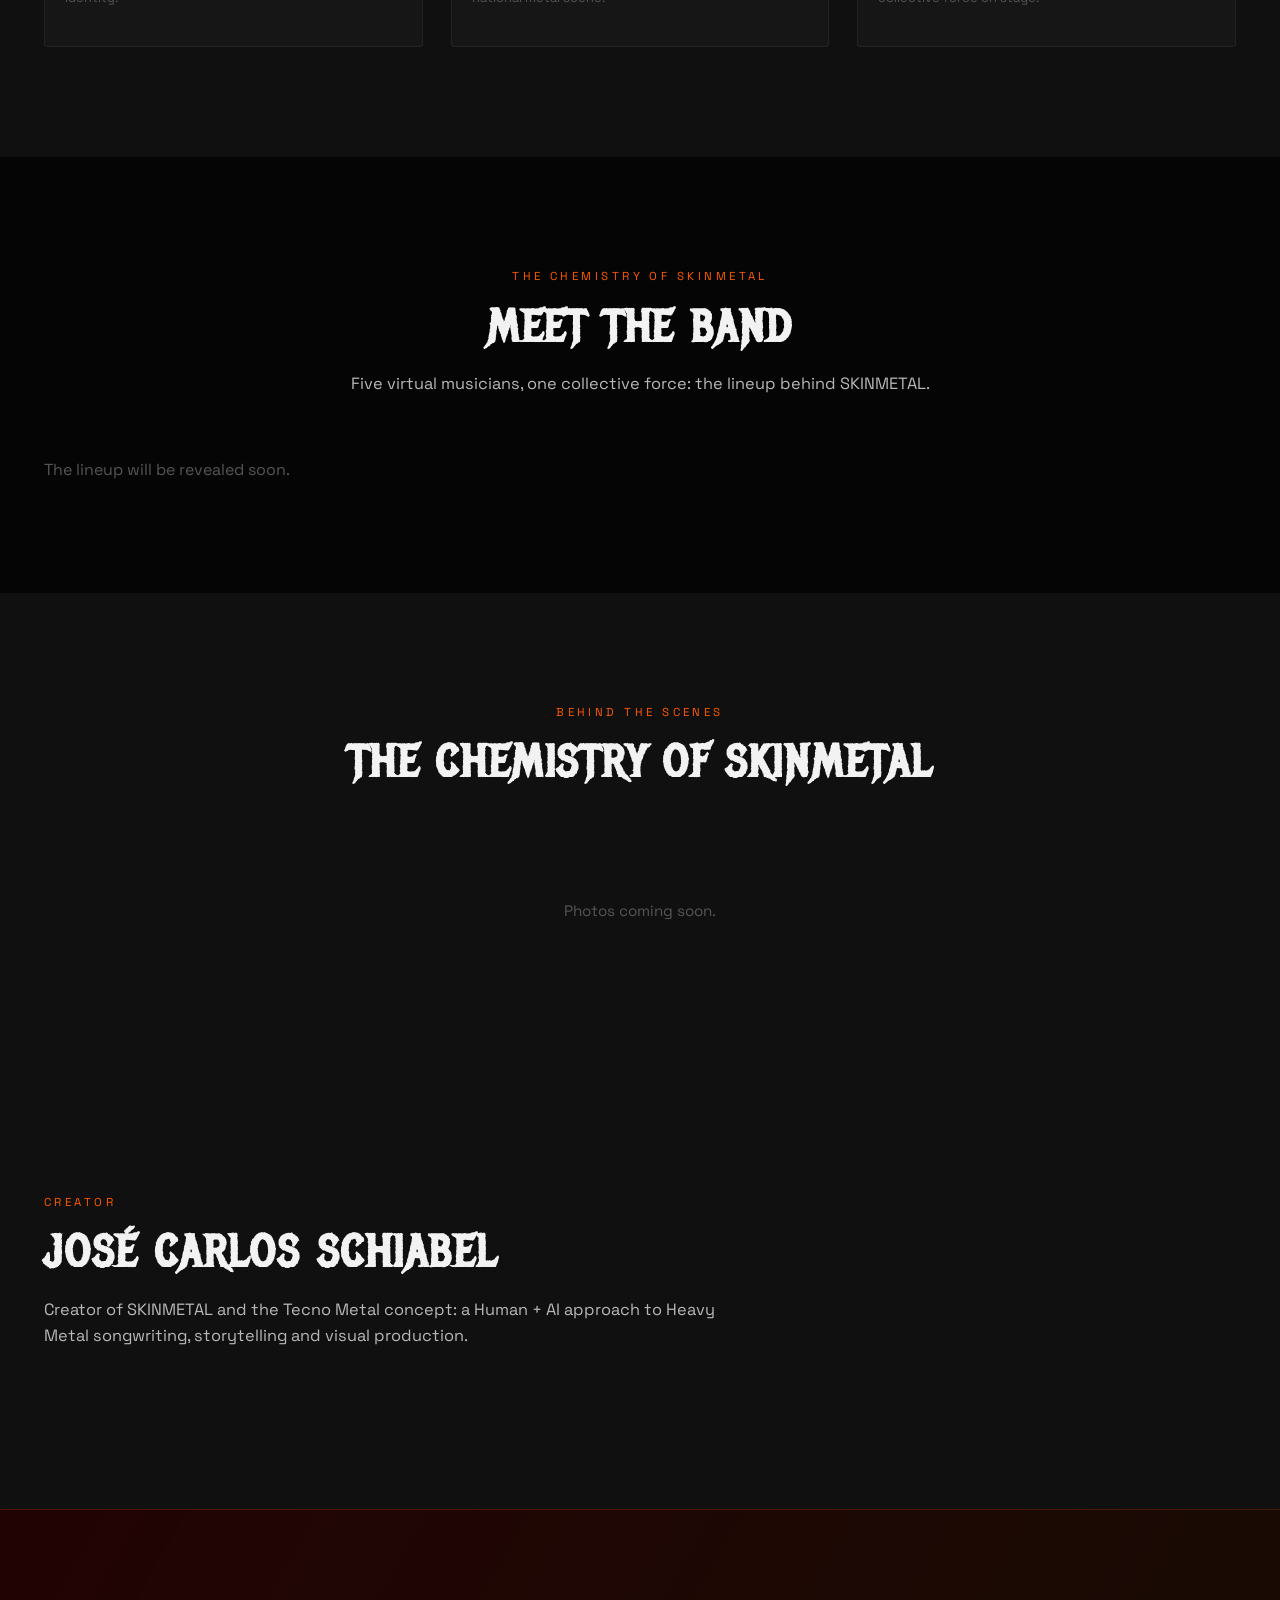
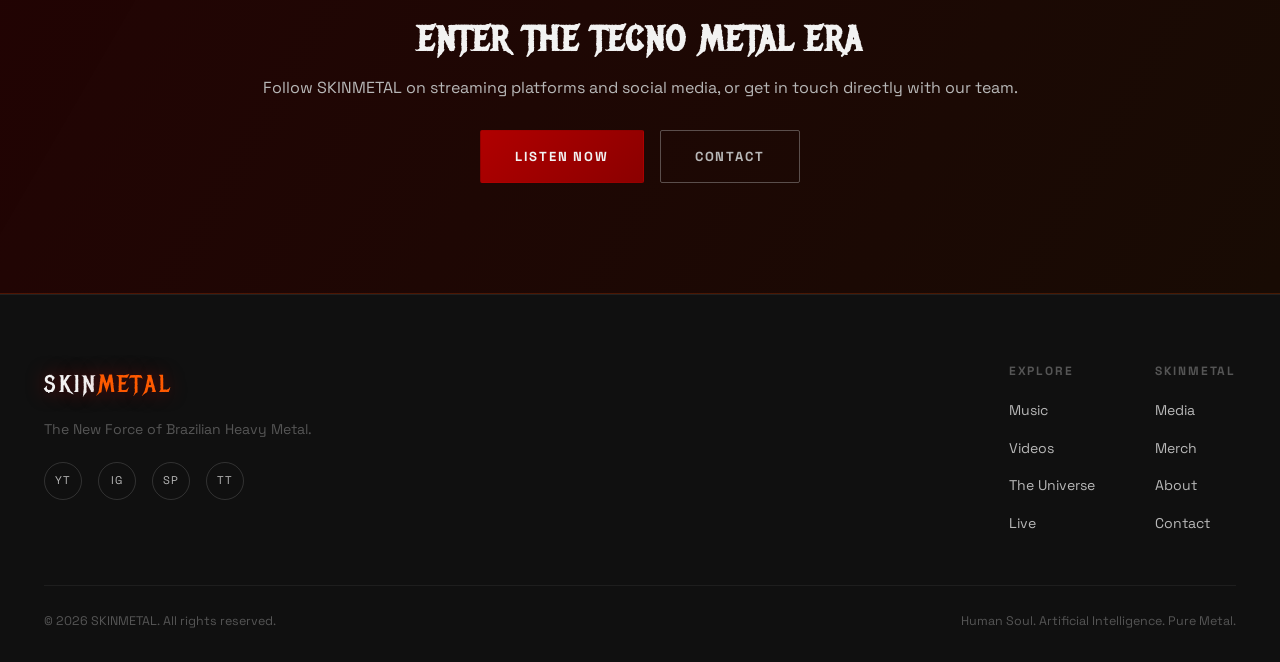
==== commit e9c6dda4: "Remove em dashes from all site text Replace em dash punctuation across every public page, the shared" ====
--- a/about.html
+++ b/about.html
@@ -3,8 +3,8 @@
 <head>
 <meta charset="UTF-8">
 <meta name="viewport" content="width=device-width, initial-scale=1.0">
-<title>About — SKINMETAL</title>
-<meta name="description" content="About SKINMETAL — a Brazilian Heavy Metal project built at the intersection of human creativity, artificial intelligence and cinematic storytelling.">
+<title>About | SKINMETAL</title>
+<meta name="description" content="About SKINMETAL: a Brazilian Heavy Metal project built at the intersection of human creativity, artificial intelligence and cinematic storytelling.">
 <link rel="icon" href="assets/logo-dragon.jpg">
 <link rel="preconnect" href="https://fonts.googleapis.com">
 <link rel="preconnect" href="https://fonts.gstatic.com" crossorigin>
@@ -47,7 +47,7 @@
       <div class="about-portrait"><img src="assets/band-photo.jpg" alt="SKINMETAL band"></div>
       <div class="about-copy">
         <p>Conceived in 2025 in the industrial ABC region of São Paulo, SKINMETAL brings the raw force of heavy metal with a sound that's unmistakable, aggressive and real.</p>
-        <p>Created by engineer and technology enthusiast José Carlos Schiabel, SKINMETAL is Brazil's first Heavy Metal band forged by Humans and AI — combining diverse influences into a sound built to conquer the global scene.</p>
+        <p>Created by engineer and technology enthusiast José Carlos Schiabel, SKINMETAL is Brazil's first Heavy Metal band forged by Humans and AI, combining diverse influences into a sound built to conquer the global scene.</p>
         <p>The project explores what happens when technology becomes a creative instrument without replacing the human spirit behind the art.</p>
         <p>AI can generate. AI can assist. AI can accelerate.</p>
         <p><strong class="hl">But metal still needs a soul.</strong></p>
@@ -98,7 +98,7 @@
     <div class="section-head reveal">
       <span class="eyebrow">The Chemistry of Skinmetal</span>
       <h2>Meet the Band</h2>
-      <p>Five virtual musicians, one collective force — the lineup behind SKINMETAL.</p>
+      <p>Five virtual musicians, one collective force: the lineup behind SKINMETAL.</p>
     </div>
     <div class="grid grid-3 reveal" data-members-grid></div>
   </div>
@@ -120,7 +120,7 @@
     <div class="section-head left reveal">
       <span class="eyebrow">Creator</span>
       <h2>José Carlos Schiabel</h2>
-      <p class="lede">Creator of SKINMETAL and the Tecno Metal concept — a Human + AI approach to Heavy Metal songwriting, storytelling and visual production.</p>
+      <p class="lede">Creator of SKINMETAL and the Tecno Metal concept: a Human + AI approach to Heavy Metal songwriting, storytelling and visual production.</p>
     </div>
   </div>
 </section>
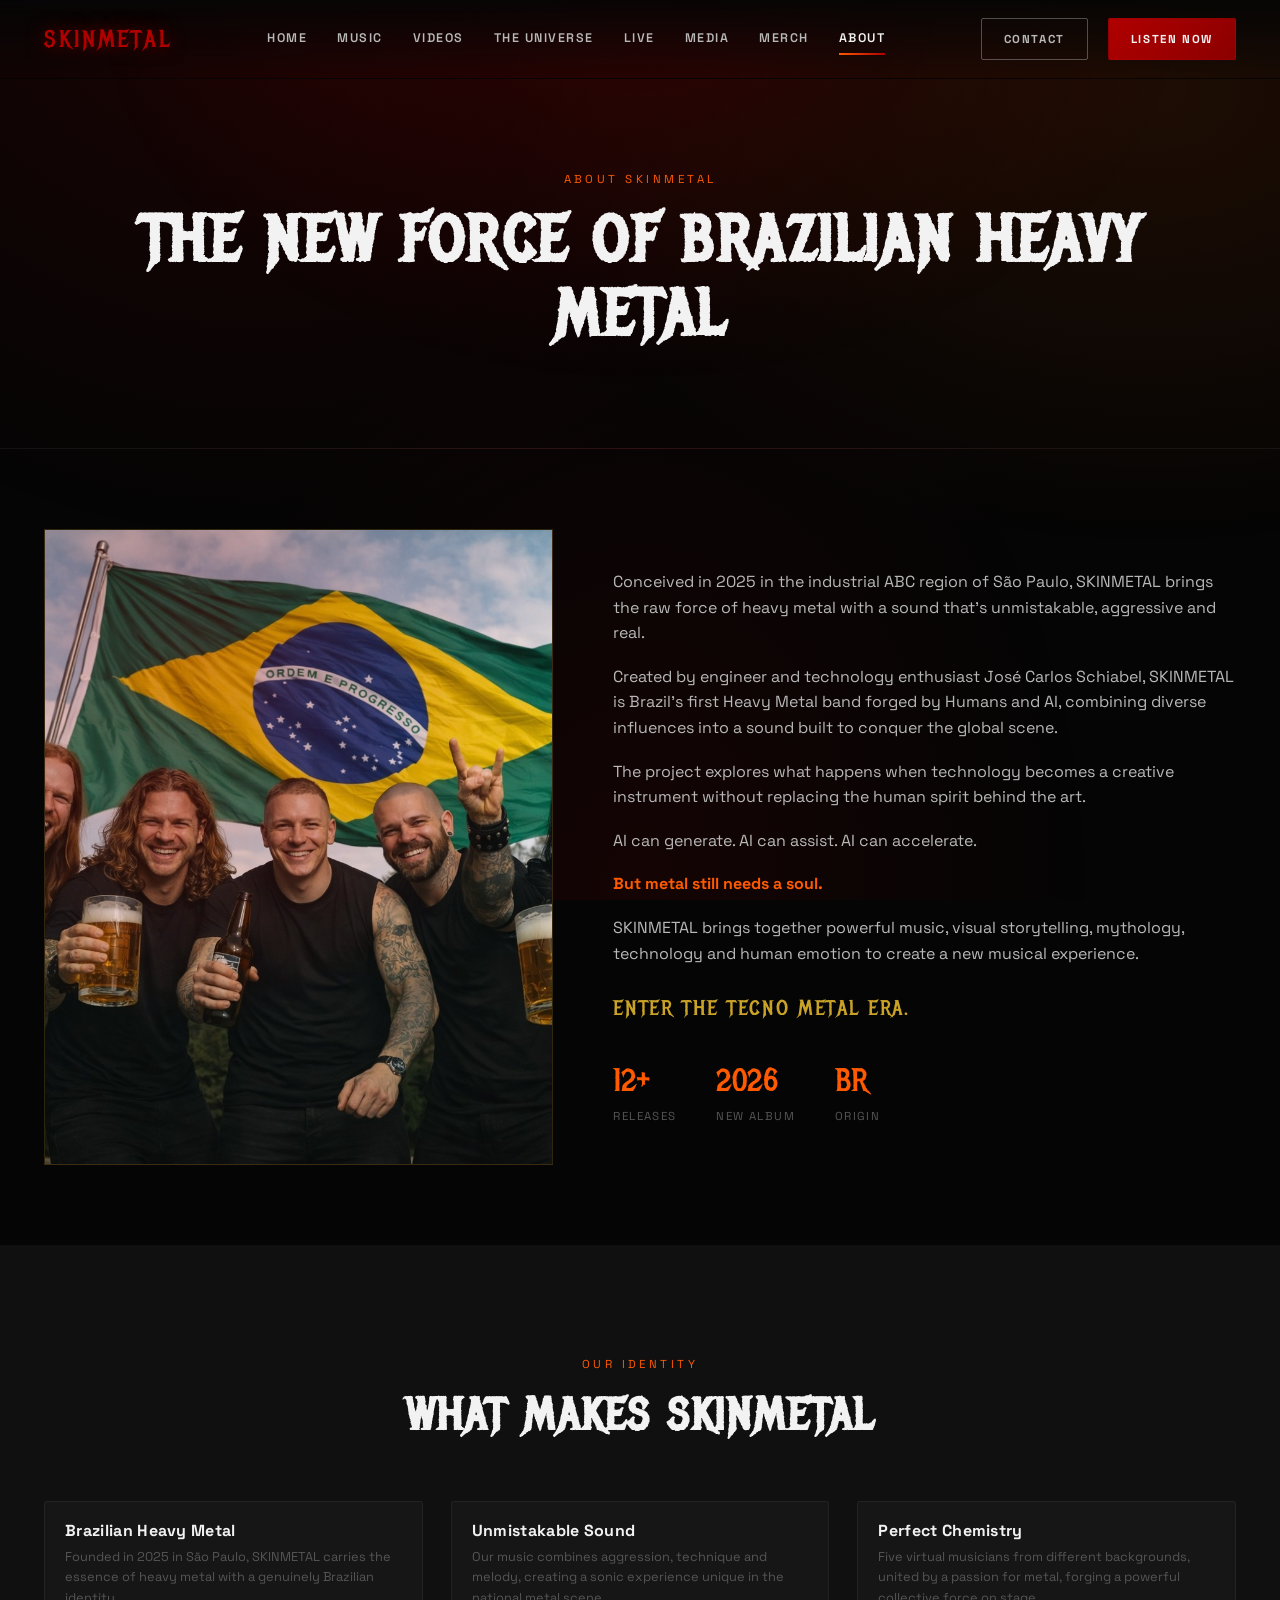
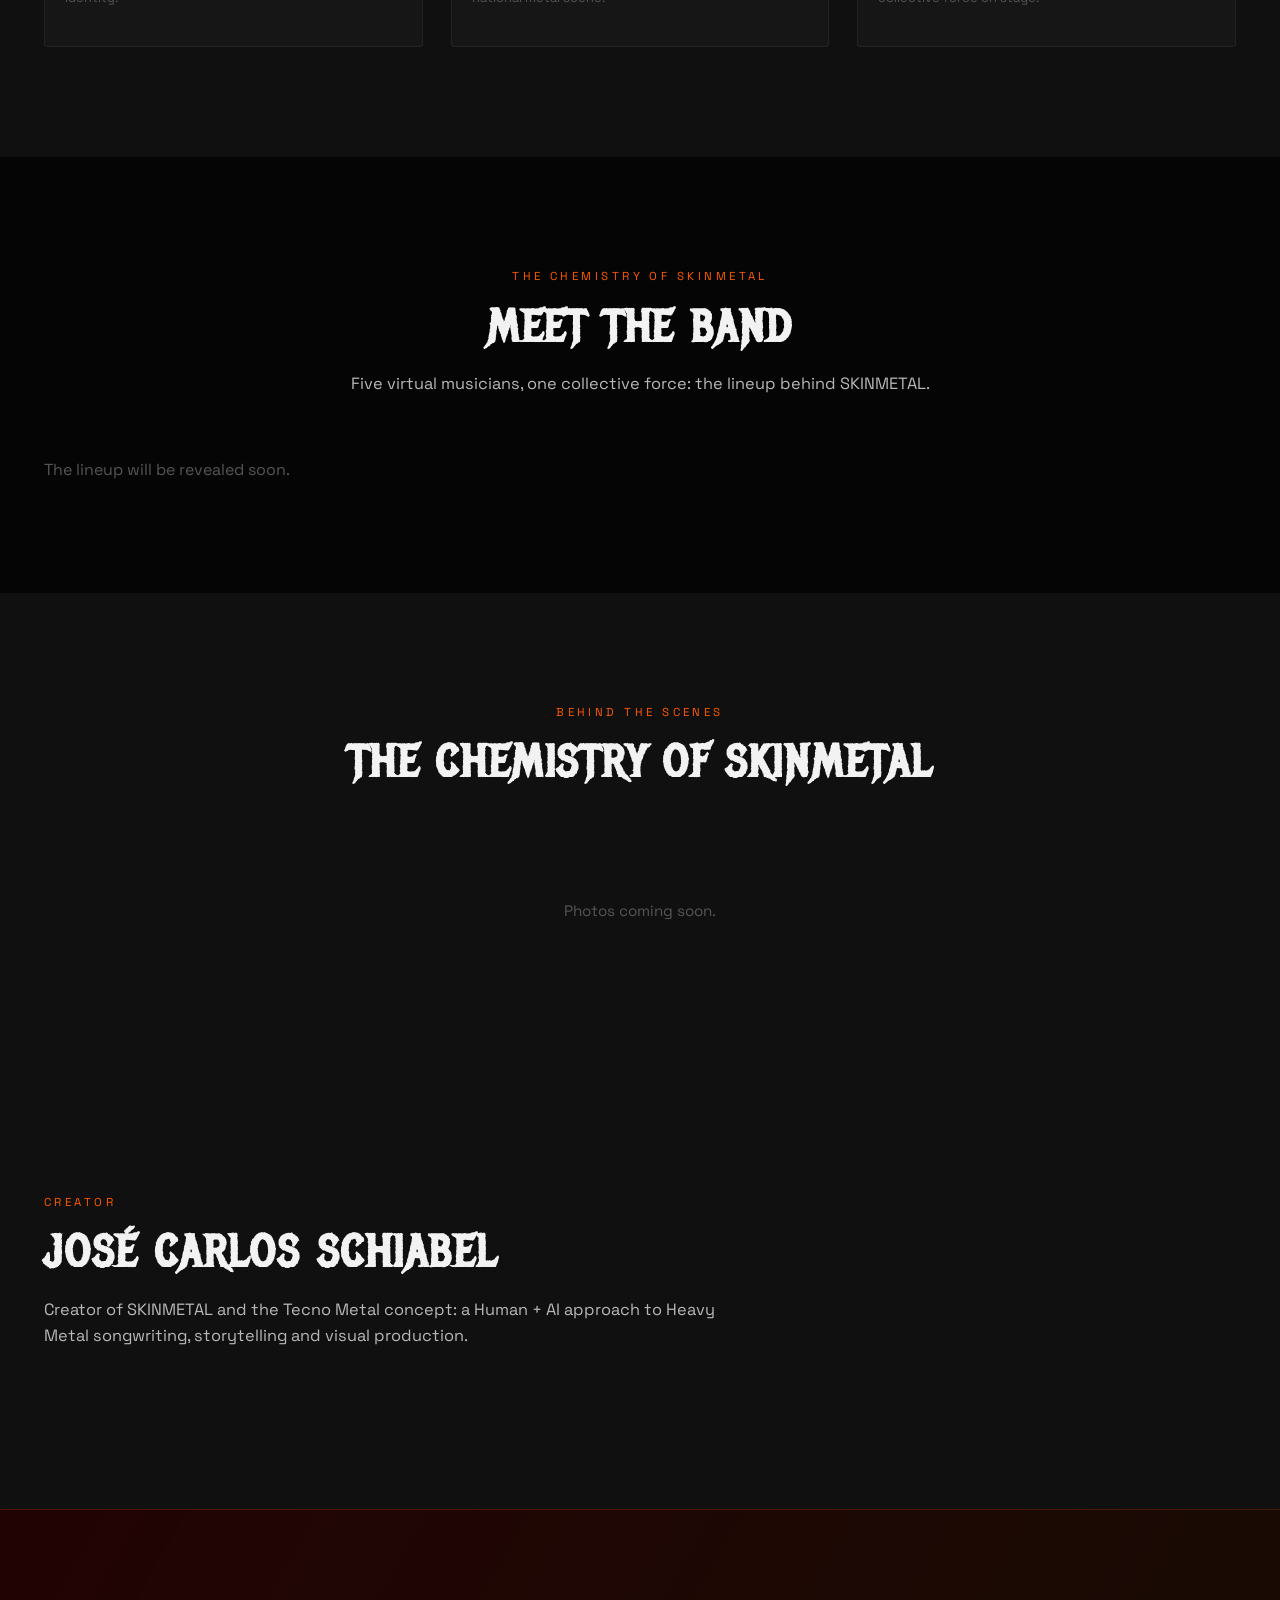
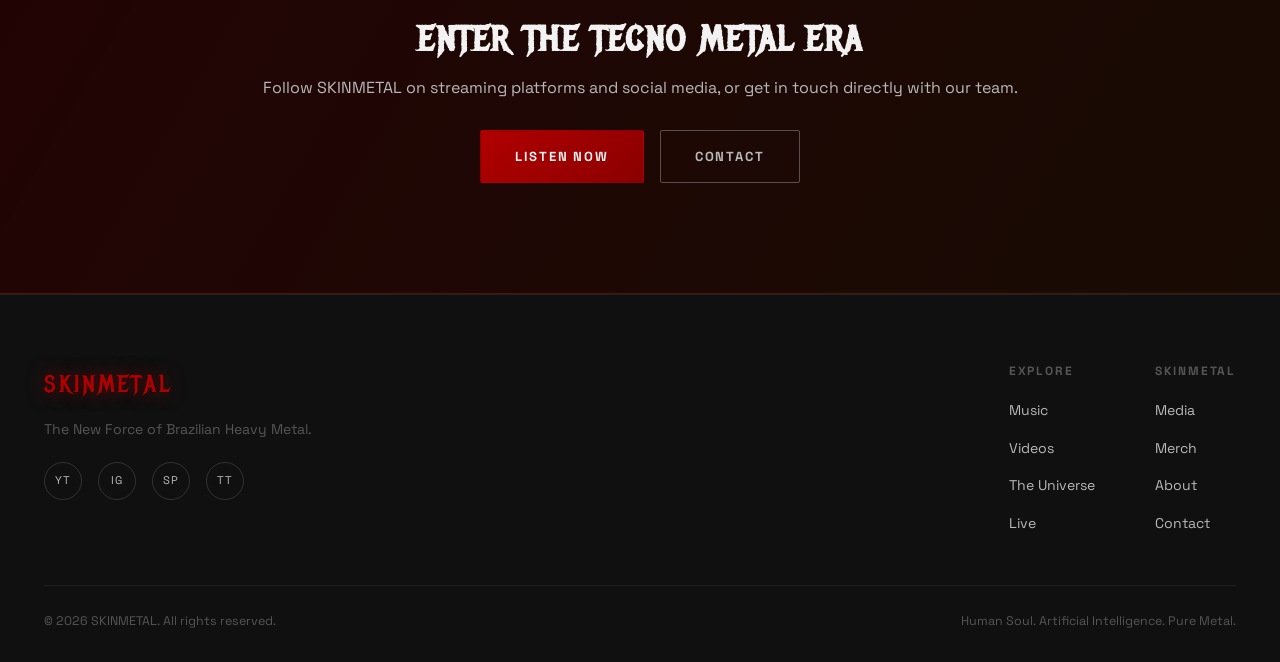
==== commit ba5d1641: "Make the SKINMETAL wordmark a single red color The logo (header/footer) and the homepage hero title " ====
--- a/about.html
+++ b/about.html
@@ -9,7 +9,7 @@
 <link rel="preconnect" href="https://fonts.googleapis.com">
 <link rel="preconnect" href="https://fonts.gstatic.com" crossorigin>
 <link href="https://fonts.googleapis.com/css2?family=Metal+Mania&family=Space+Grotesk:wght@400;500;700&display=swap" rel="stylesheet">
-<link rel="stylesheet" href="css/styles.css?v=20261015c">
+<link rel="stylesheet" href="css/styles.css?v=20261015e">
 </head>
 <body data-page="about">
 
@@ -100,7 +100,7 @@
       <h2>Meet the Band</h2>
       <p>Five virtual musicians, one collective force: the lineup behind SKINMETAL.</p>
     </div>
-    <div class="grid grid-3 reveal" data-members-grid></div>
+    <div class="reveal" data-members-grid></div>
   </div>
 </section>
 
@@ -177,6 +177,6 @@
   </div>
 </footer>
 
-<script src="js/main.js?v=20261015c"></script>
+<script src="js/main.js?v=20261015e"></script>
 </body>
 </html>
--- a/css/styles.css
+++ b/css/styles.css
@@ -132,10 +132,10 @@
   font-family: var(--font-display);
   font-size: 1.5rem;
   letter-spacing: 0.12em;
-  color: var(--white);
+  color: var(--blood-red);
   text-shadow: 0 0 18px rgba(176,0,0,0.6);
 }
-.logo span { color: var(--fire-orange); }
+.logo span { color: inherit; }
 
 .nav-links {
   display: flex;
@@ -258,11 +258,11 @@
 }
 .hero h1 {
   font-size: clamp(2.6rem, 8vw, 6rem);
-  color: var(--white);
+  color: var(--blood-red);
   text-shadow: 0 0 40px rgba(176,0,0,0.55), 0 0 90px rgba(255,90,0,0.25);
   margin-bottom: 20px;
 }
-.hero h1 span { color: var(--fire-orange); }
+.hero h1 span { color: inherit; }
 .hero-tagline {
   font-family: var(--font-body);
   font-weight: 700;
@@ -657,11 +657,47 @@
   letter-spacing: 0.15em;
   text-transform: uppercase;
 }
+.member-row {
+  display: grid;
+  grid-template-columns: 320px 1fr;
+  gap: 44px;
+  padding: 48px 0;
+  border-bottom: 1px solid rgba(184,184,184,0.08);
+}
+.member-row:first-child { padding-top: 0; }
+.member-row:last-child { border-bottom: none; padding-bottom: 0; }
+@media (max-width: 860px) {
+  .member-row { grid-template-columns: 1fr; gap: 24px; }
+}
+.member-portrait {
+  aspect-ratio: 3/4;
+  background: linear-gradient(160deg, #1c1010, #050505);
+  border: 1px solid rgba(201,162,39,0.2);
+  position: relative;
+  overflow: hidden;
+}
+.member-portrait img { width: 100%; height: 100%; object-fit: cover; display: block; }
+.member-portrait::after {
+  content: '';
+  position: absolute; inset: 0;
+  pointer-events: none;
+  background: radial-gradient(circle at 30% 20%, rgba(139,0,0,0.35), transparent 60%);
+}
+.member-portrait:has(img)::after { display: none; }
+.member-copy h3 { font-size: clamp(1.3rem, 2.4vw, 1.7rem); margin-bottom: 4px; }
+.member-copy .role {
+  color: var(--gold);
+  font-size: 0.75rem;
+  letter-spacing: 0.15em;
+  text-transform: uppercase;
+  margin-bottom: 18px;
+}
+.member-copy p { color: var(--silver); margin-bottom: 16px; font-size: 0.95rem; line-height: 1.7; }
 .member-facts {
   display: flex;
   flex-wrap: wrap;
   gap: 8px;
-  padding: 12px 18px 0;
+  padding: 10px 0 0;
 }
 .member-facts .fact {
   flex: 1 1 130px;
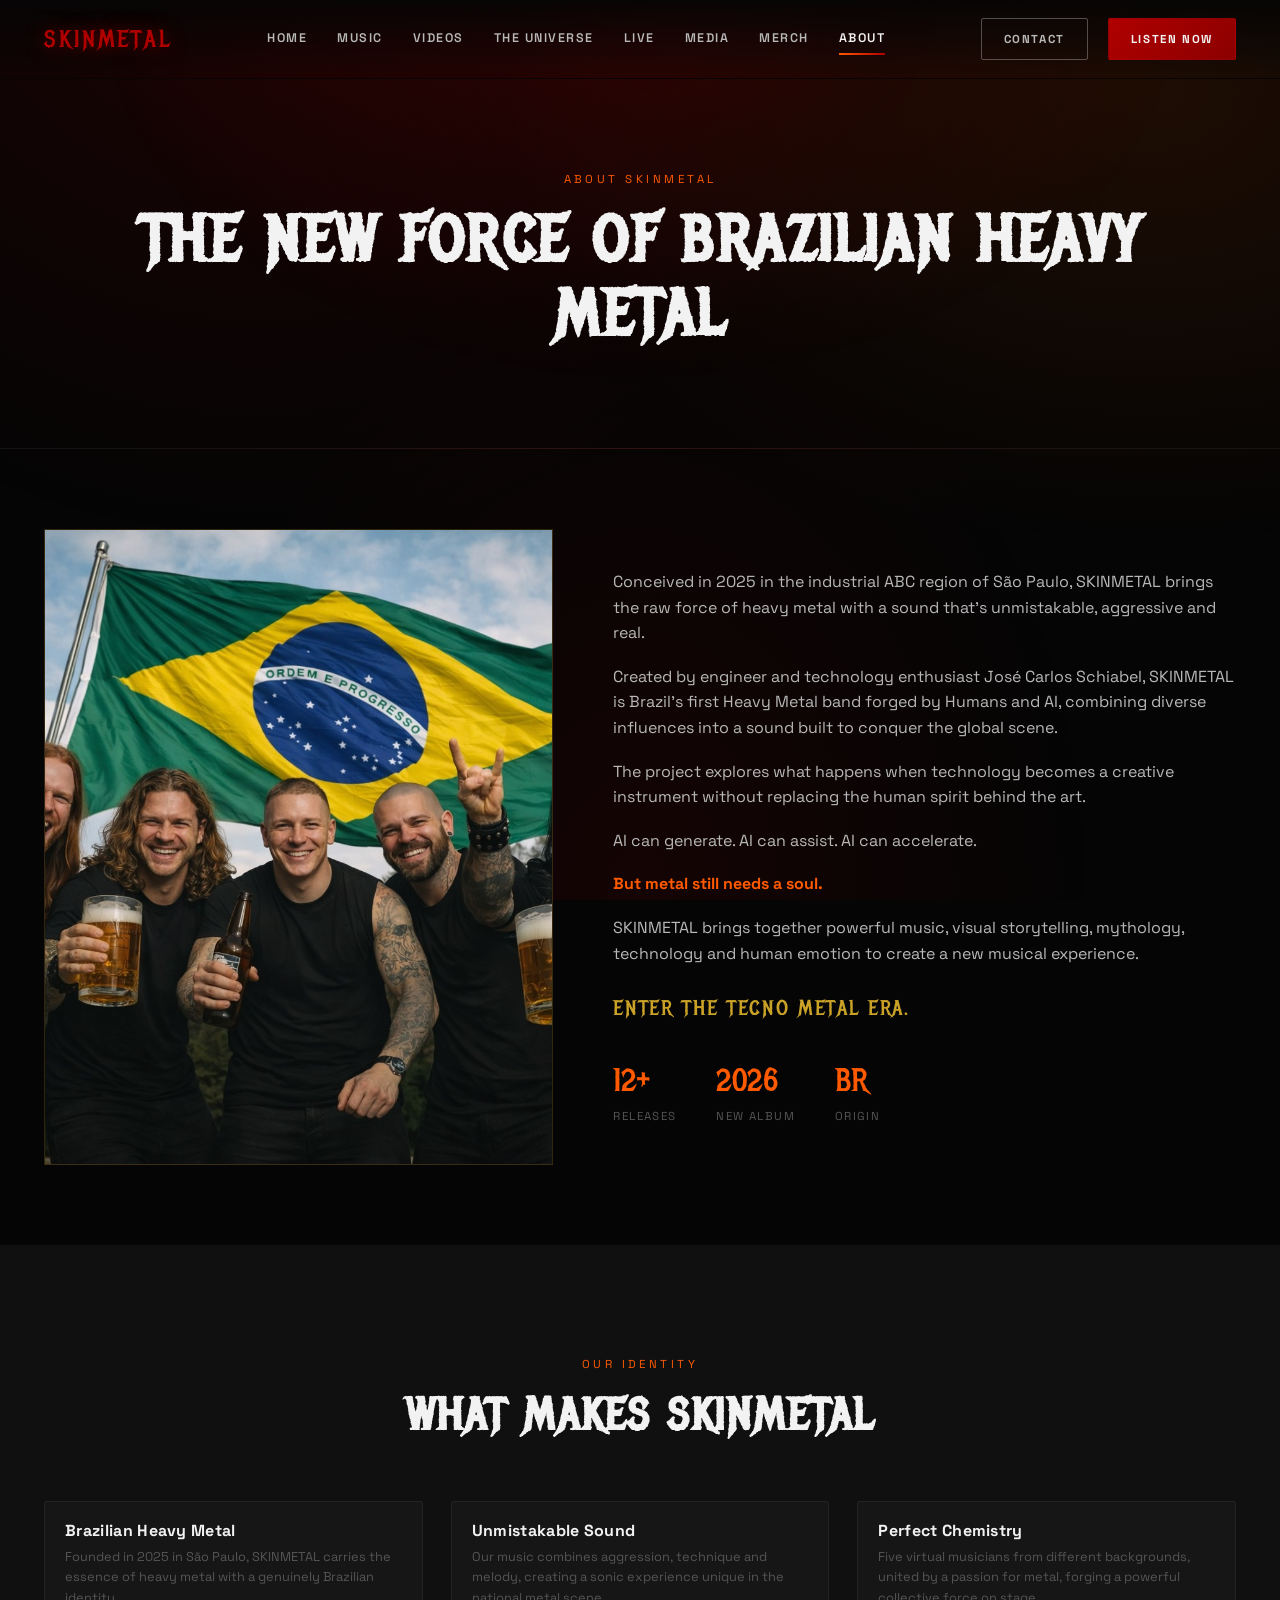
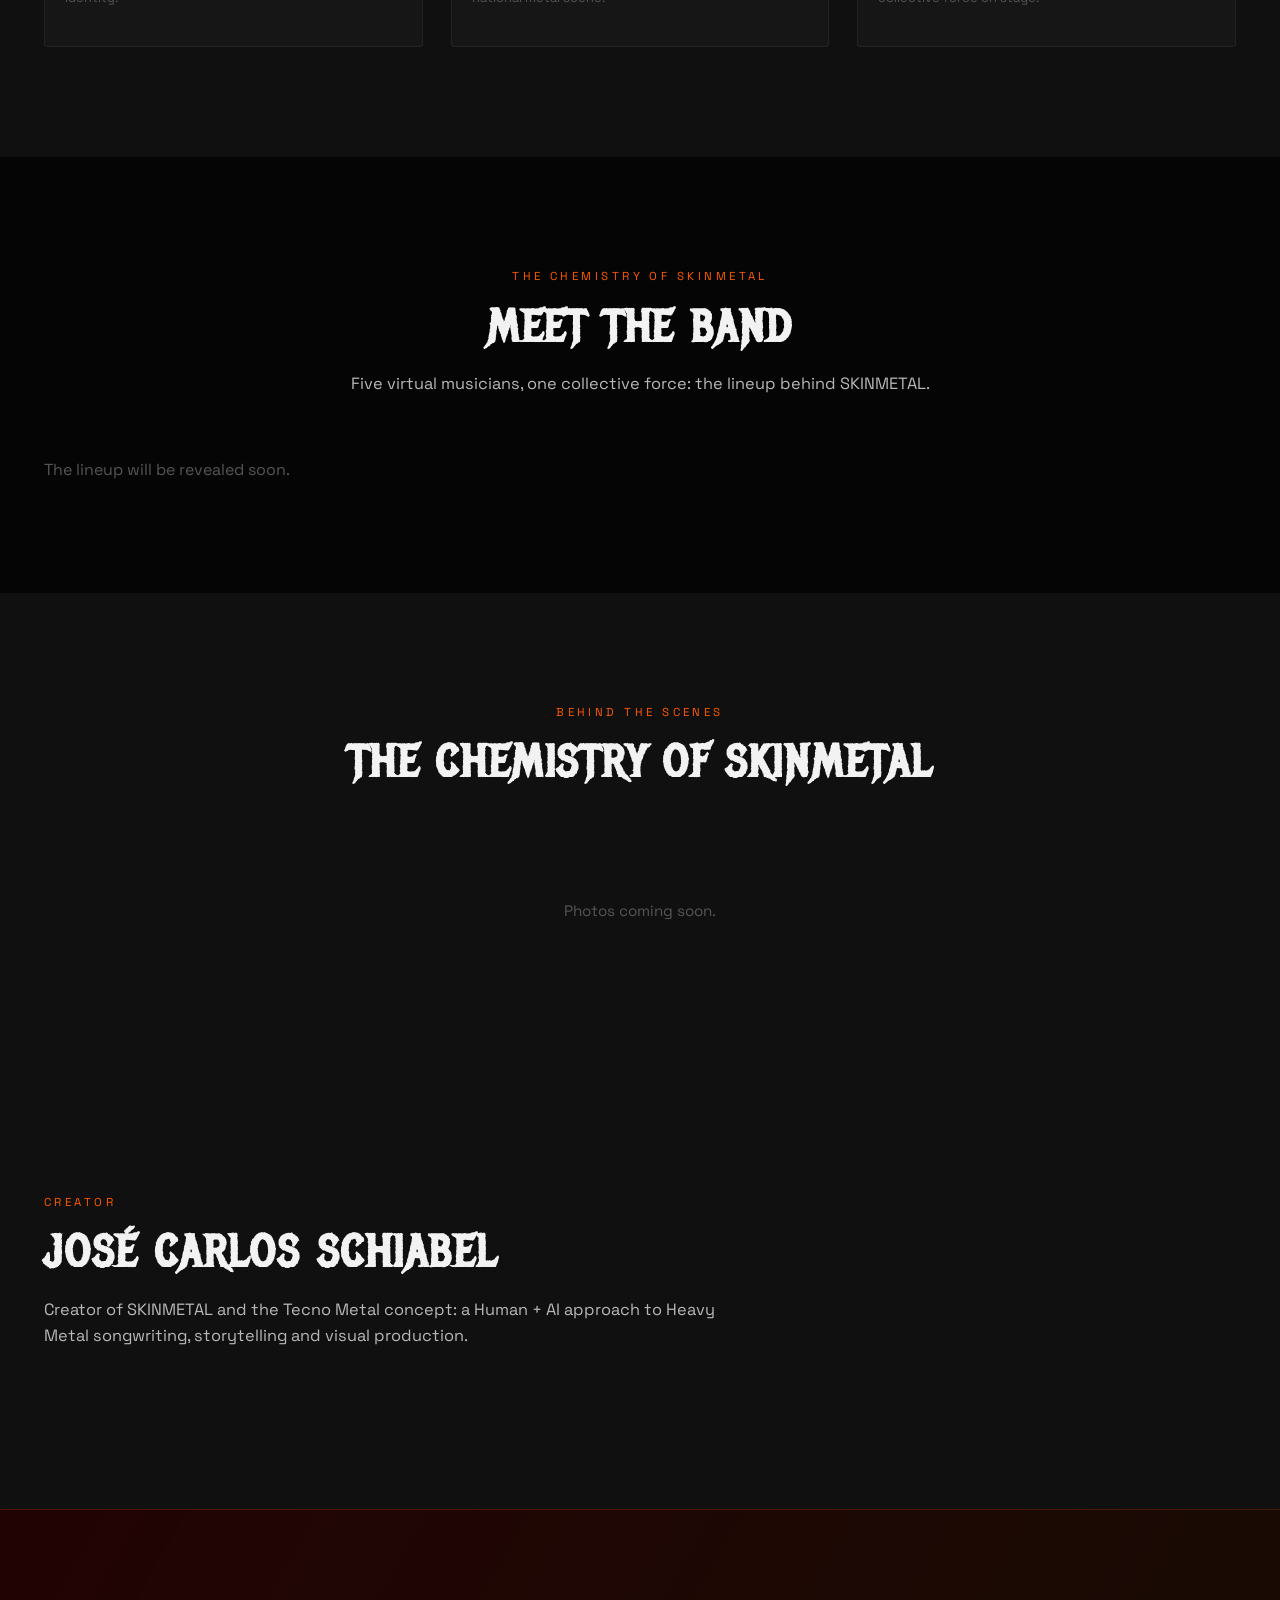
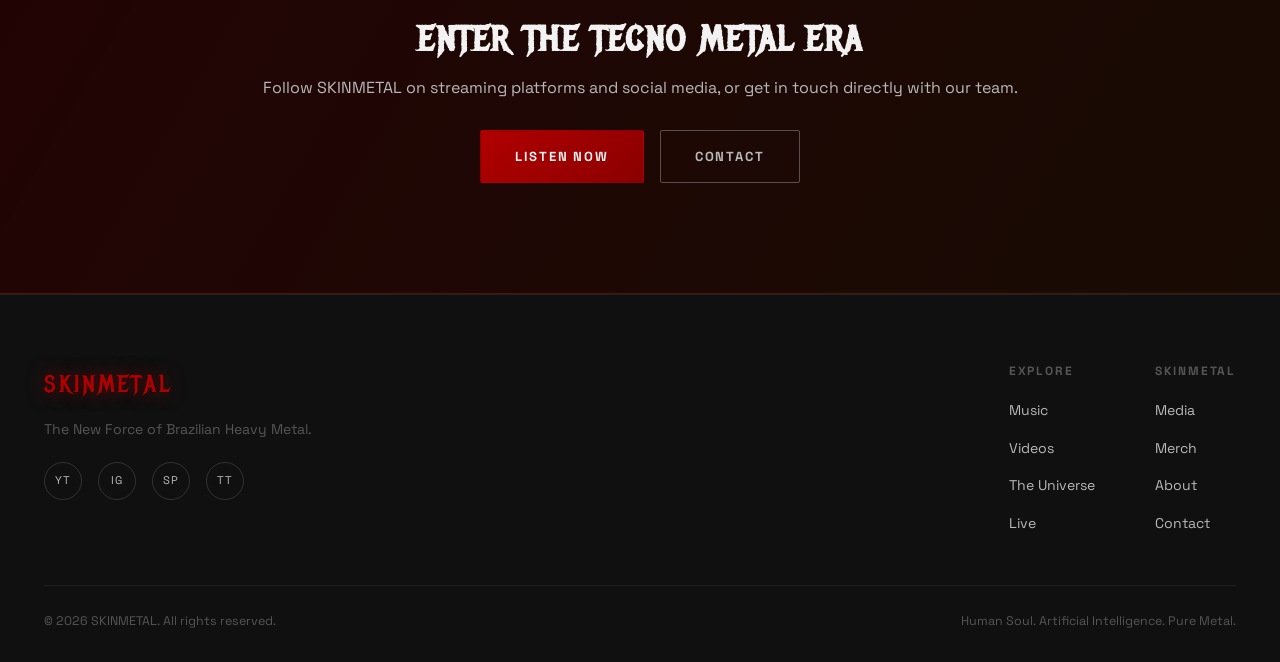
==== commit 88368f44: "Add admin management for About photo, Media Center downloads, Characters, and contact info - admin/a" ====
--- a/about.html
+++ b/about.html
@@ -9,13 +9,13 @@
 <link rel="preconnect" href="https://fonts.googleapis.com">
 <link rel="preconnect" href="https://fonts.gstatic.com" crossorigin>
 <link href="https://fonts.googleapis.com/css2?family=Metal+Mania&family=Space+Grotesk:wght@400;500;700&display=swap" rel="stylesheet">
-<link rel="stylesheet" href="css/styles.css?v=20261015e">
+<link rel="stylesheet" href="css/styles.css?v=20261015g">
 </head>
 <body data-page="about">
 
 <header class="site-header">
   <div class="container">
-    <a href="index.html" class="logo">SKIN<span>METAL</span></a>
+    <a href="index.html" class="logo notranslate" translate="no">SKIN<span>METAL</span></a>
     <nav class="nav-links">
       <a href="index.html" data-nav="home">Home</a>
       <a href="music.html" data-nav="music">Music</a>
@@ -44,7 +44,7 @@
 <section class="section-tight">
   <div class="container">
     <div class="about-grid reveal">
-      <div class="about-portrait"><img src="assets/band-photo.jpg" alt="SKINMETAL band"></div>
+      <div class="about-portrait has-img"><img src="assets/band-photo.jpg" alt="SKINMETAL band" data-about-photo></div>
       <div class="about-copy">
         <p>Conceived in 2025 in the industrial ABC region of São Paulo, SKINMETAL brings the raw force of heavy metal with a sound that's unmistakable, aggressive and real.</p>
         <p>Created by engineer and technology enthusiast José Carlos Schiabel, SKINMETAL is Brazil's first Heavy Metal band forged by Humans and AI, combining diverse influences into a sound built to conquer the global scene.</p>
@@ -140,7 +140,7 @@
   <div class="container">
     <div class="footer-top">
       <div class="footer-brand">
-        <a href="index.html" class="logo">SKIN<span>METAL</span></a>
+        <a href="index.html" class="logo notranslate" translate="no">SKIN<span>METAL</span></a>
         <p>The New Force of Brazilian Heavy Metal.</p>
         <div class="footer-social">
           <a href="#" data-social="youtube" target="_blank" rel="noopener" aria-label="YouTube">YT</a>
@@ -177,6 +177,6 @@
   </div>
 </footer>
 
-<script src="js/main.js?v=20261015e"></script>
+<script src="js/main.js?v=20261015g"></script>
 </body>
 </html>
--- a/css/styles.css
+++ b/css/styles.css
@@ -764,6 +764,7 @@
 }
 .press-card h3 { font-family: var(--font-body); text-transform: none; font-size: 1.05rem; margin-bottom: 10px; }
 .press-card p { color: var(--dark-silver); font-size: 0.88rem; margin-bottom: 20px; }
+.press-card .btn.is-disabled { opacity: 0.4; pointer-events: none; cursor: default; }
 
 /* ---- Merch ---- */
 .product-card .card-media { aspect-ratio: 1; }
@@ -796,6 +797,7 @@
   background: radial-gradient(circle at 30% 20%, rgba(139,0,0,0.35), transparent 60%);
   pointer-events: none;
 }
+.about-portrait.has-img::after { display: none; }
 .about-copy p { color: var(--silver); margin-bottom: 18px; }
 .about-copy strong.hl { color: var(--fire-orange); }
 .about-copy .final-line {
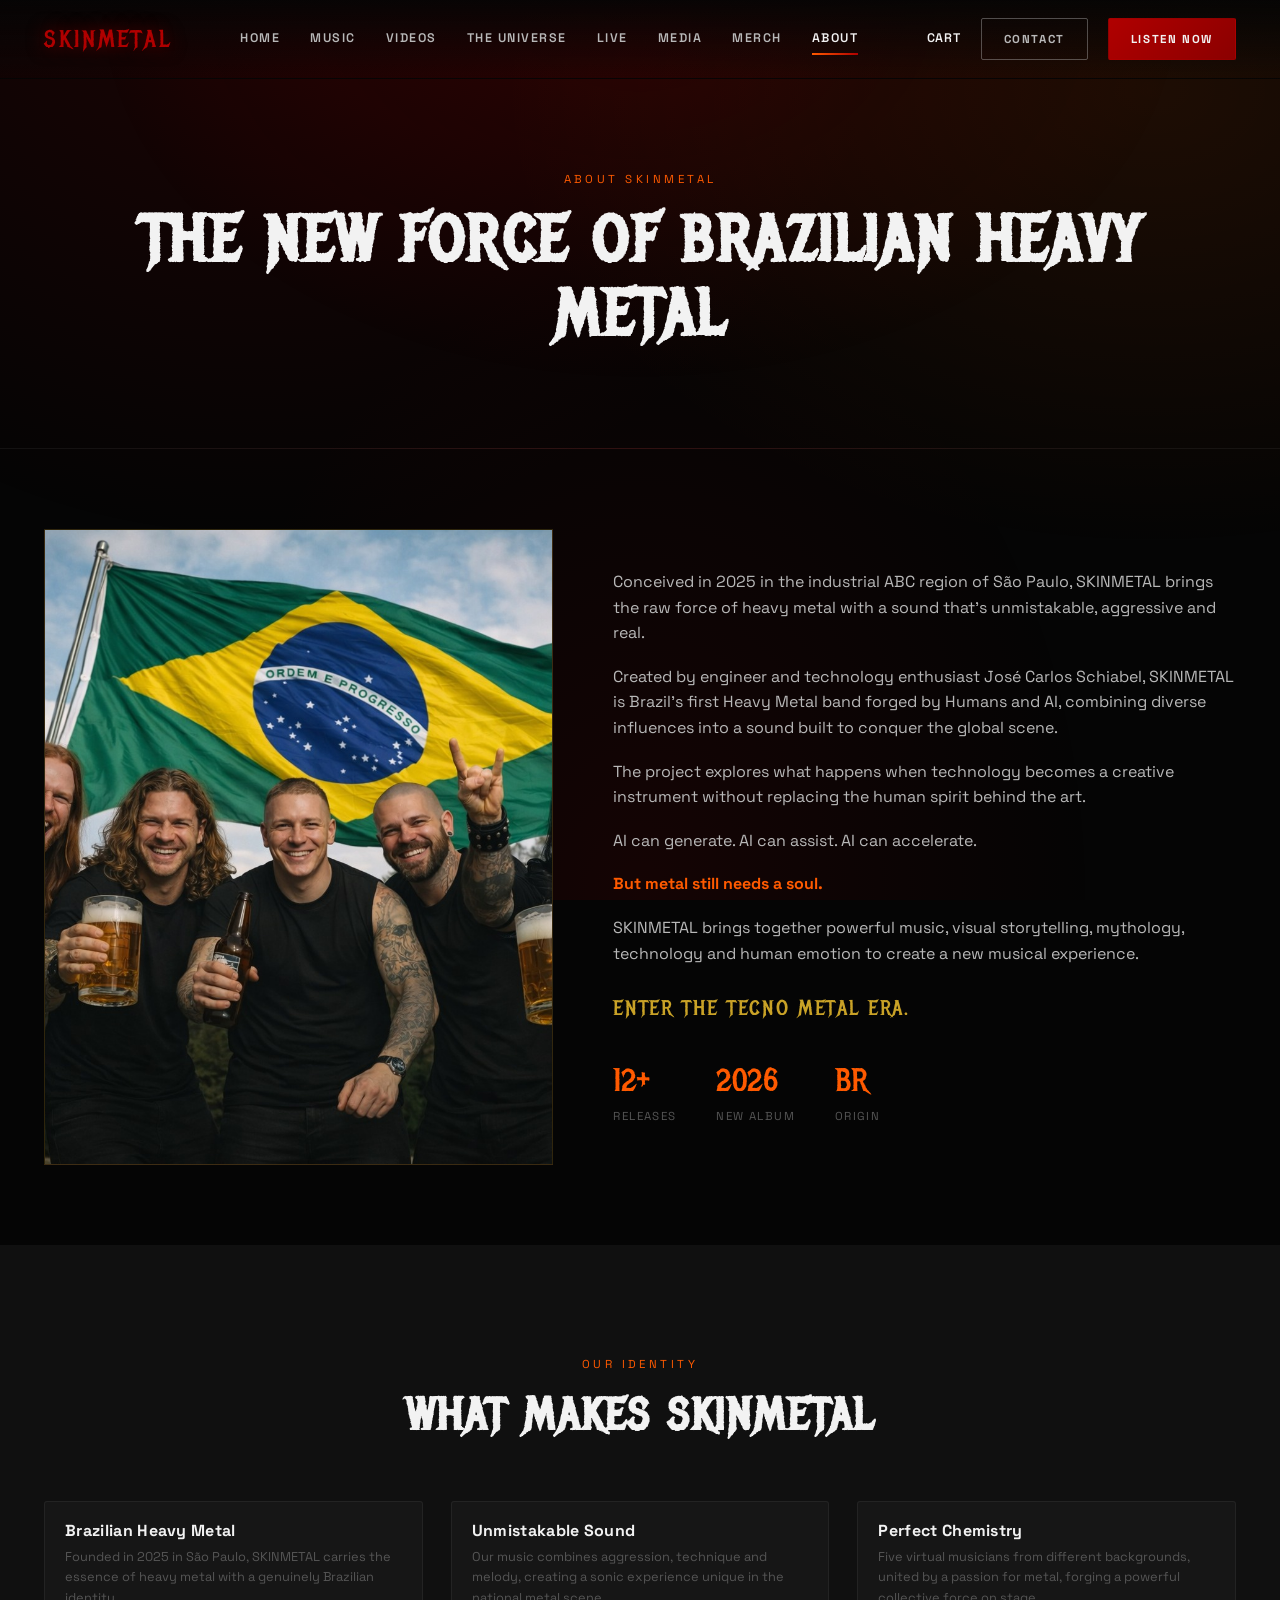
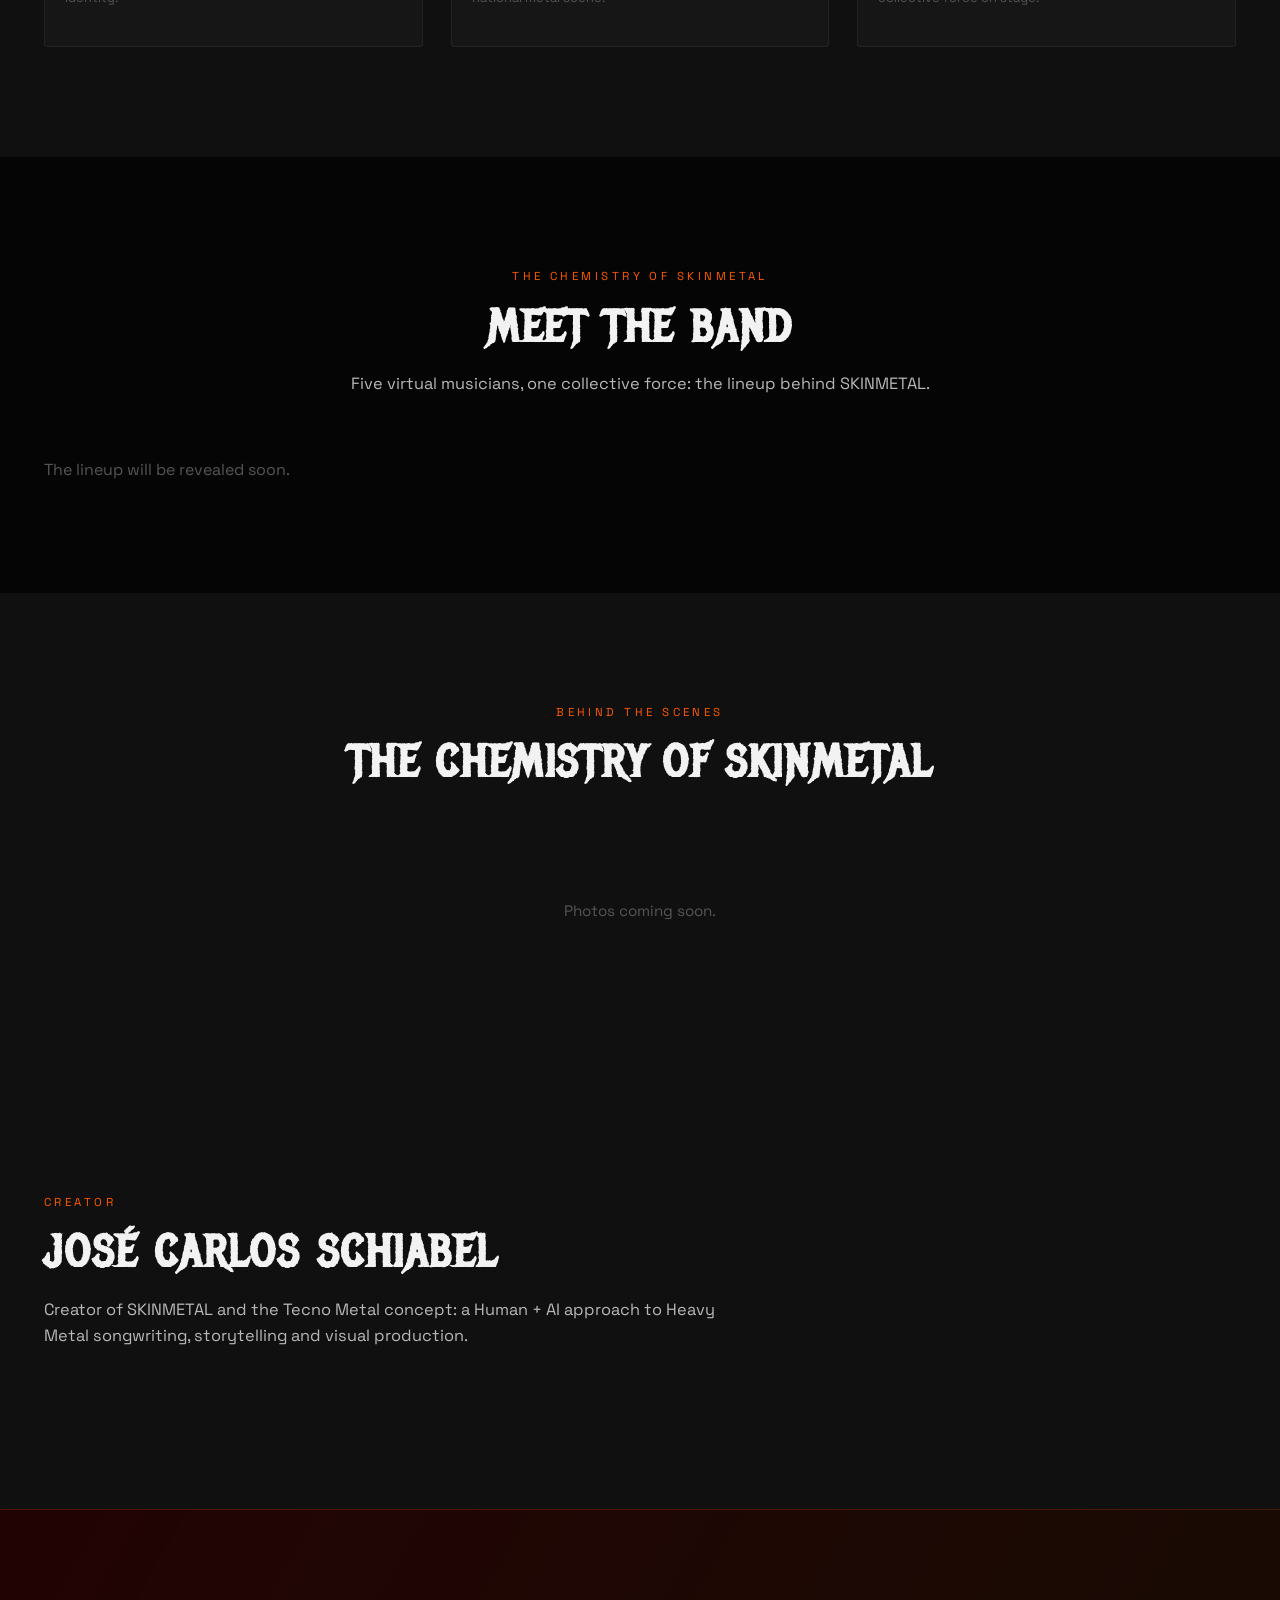
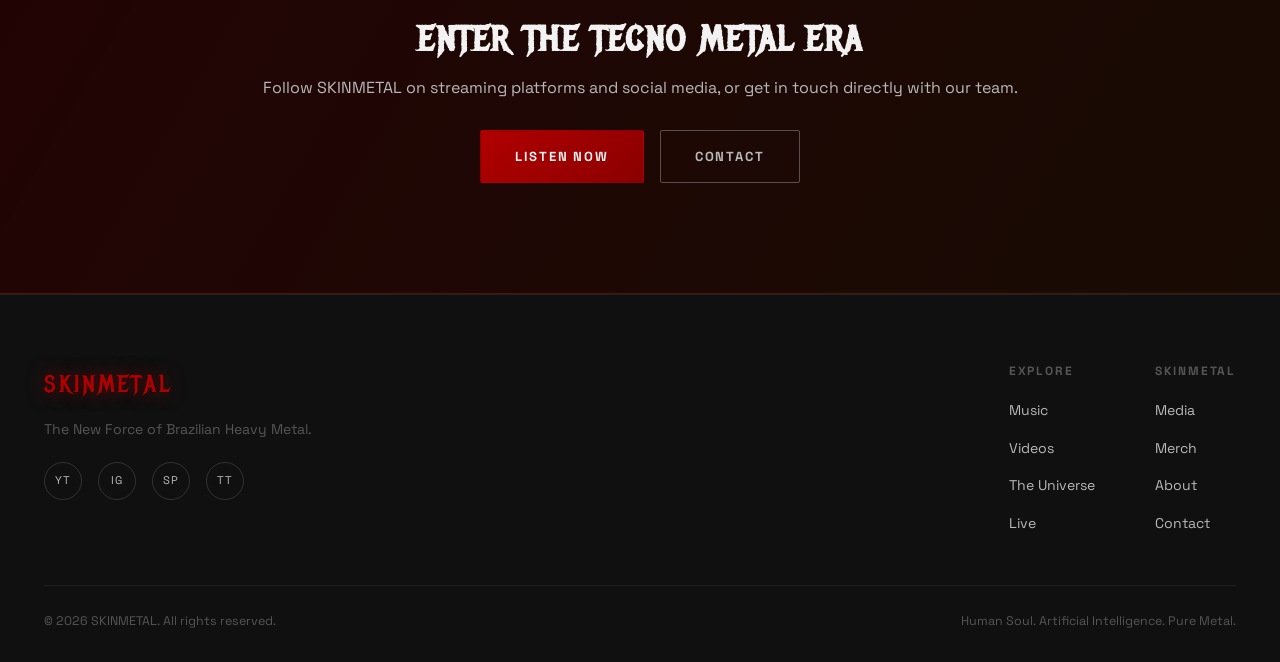
==== commit c863832b: "Add shopping cart, checkout and merch order system with Mercado Pago/PayPal - Products: new price_am" ====
--- a/about.html
+++ b/about.html
@@ -9,7 +9,7 @@
 <link rel="preconnect" href="https://fonts.googleapis.com">
 <link rel="preconnect" href="https://fonts.gstatic.com" crossorigin>
 <link href="https://fonts.googleapis.com/css2?family=Metal+Mania&family=Space+Grotesk:wght@400;500;700&display=swap" rel="stylesheet">
-<link rel="stylesheet" href="css/styles.css?v=20261015g">
+<link rel="stylesheet" href="css/styles.css?v=20261015h">
 </head>
 <body data-page="about">
 
@@ -27,6 +27,7 @@
       <a href="about.html" data-nav="about">About</a>
     </nav>
     <div class="nav-cta">
+      <a href="checkout.html" class="cart-link" data-cart-link>Cart<span class="cart-badge is-empty" data-cart-count>0</span></a>
       <a href="contact.html" class="btn btn-outline">Contact</a>
       <a href="music.html" class="btn btn-primary">Listen Now</a>
     </div>
@@ -177,6 +178,6 @@
   </div>
 </footer>
 
-<script src="js/main.js?v=20261015g"></script>
+<script src="js/main.js?v=20261015h"></script>
 </body>
 </html>
--- a/css/styles.css
+++ b/css/styles.css
@@ -165,6 +165,33 @@
 
 .nav-cta { display: flex; align-items: center; gap: 20px; }
 .nav-cta .btn { padding: 11px 22px; font-size: 0.72rem; }
+.cart-link {
+  position: relative;
+  display: flex;
+  align-items: center;
+  gap: 6px;
+  font-family: var(--font-body);
+  font-size: 0.78rem;
+  font-weight: 600;
+  text-transform: uppercase;
+  letter-spacing: 0.06em;
+  color: var(--white);
+}
+.cart-link:hover { color: var(--fire-orange); }
+.cart-badge {
+  display: inline-flex;
+  align-items: center;
+  justify-content: center;
+  min-width: 18px;
+  height: 18px;
+  padding: 0 4px;
+  background: var(--fire-orange);
+  color: #050505;
+  border-radius: 999px;
+  font-size: 0.68rem;
+  font-weight: 700;
+}
+.cart-badge.is-empty { display: none; }
 
 .menu-toggle {
   display: none;
@@ -768,6 +795,7 @@
 
 /* ---- Merch ---- */
 .product-card .card-media { aspect-ratio: 1; }
+.product-card .add-to-cart-btn { margin-top: 12px; width: 100%; text-align: center; }
 .price { color: var(--fire-orange); font-weight: 700; }
 
 /* ---- About ---- */
@@ -862,6 +890,80 @@
 .form-row { display: grid; grid-template-columns: 1fr 1fr; gap: 20px; }
 @media (max-width: 560px) { .form-row { grid-template-columns: 1fr; } }
 
+/* ---- Checkout / cart ---- */
+.cart-table { margin-bottom: 48px; display: grid; gap: 14px; }
+.cart-row {
+  display: grid;
+  grid-template-columns: 64px 1fr auto auto auto;
+  align-items: center;
+  gap: 16px;
+  padding: 14px;
+  background: var(--bg-elevated);
+  border: 1px solid rgba(184,184,184,0.08);
+  border-radius: 4px;
+}
+.cart-row-media {
+  width: 64px; height: 64px;
+  border-radius: 4px;
+  overflow: hidden;
+  background: linear-gradient(160deg, #1c1010, #050505);
+}
+.cart-row-media img { width: 100%; height: 100%; object-fit: cover; display: block; }
+.cart-row-info h4 { font-size: 0.95rem; margin-bottom: 4px; }
+.cart-row-price { color: var(--dark-silver); font-size: 0.8rem; }
+.cart-row-qty { display: flex; align-items: center; gap: 10px; }
+.qty-btn {
+  width: 26px; height: 26px;
+  border: 1px solid rgba(184,184,184,0.2);
+  background: transparent;
+  color: var(--white);
+  border-radius: 4px;
+  cursor: pointer;
+  font-size: 1rem;
+  line-height: 1;
+}
+.qty-btn:hover { border-color: var(--fire-orange); color: var(--fire-orange); }
+.cart-row-total { font-weight: 700; color: var(--fire-orange); min-width: 80px; text-align: right; }
+.cart-row-remove {
+  background: none; border: none; color: var(--dark-silver);
+  font-size: 1.3rem; cursor: pointer; line-height: 1; padding: 4px 8px;
+}
+.cart-row-remove:hover { color: #e07a7a; }
+@media (max-width: 640px) {
+  .cart-row { grid-template-columns: 48px 1fr; grid-template-areas: "media info" "media qty" "media total"; }
+  .cart-row-remove { grid-column: 2; justify-self: end; }
+}
+
+.checkout-grid { display: grid; grid-template-columns: 1.3fr 1fr; gap: 50px; align-items: start; }
+@media (max-width: 860px) { .checkout-grid { grid-template-columns: 1fr; } }
+.checkout-summary-col {
+  background: var(--bg-elevated);
+  border: 1px solid rgba(184,184,184,0.08);
+  border-radius: 4px;
+  padding: 28px;
+  position: sticky;
+  top: 100px;
+}
+.checkout-totals { margin: 20px 0 26px; }
+.checkout-totals .row {
+  display: flex; justify-content: space-between;
+  padding: 10px 0;
+  border-bottom: 1px solid rgba(184,184,184,0.08);
+  color: var(--silver);
+  font-size: 0.9rem;
+}
+.checkout-totals .row.total {
+  border-bottom: none;
+  color: var(--white);
+  font-weight: 700;
+  font-size: 1.1rem;
+  padding-top: 16px;
+}
+.checkout-totals .row.total span:last-child { color: var(--fire-orange); }
+.payment-methods { display: grid; gap: 8px; }
+.payment-methods .btn { width: 100%; text-align: center; }
+.payment-note { font-size: 0.78rem; color: var(--dark-silver); margin: -2px 0 10px; }
+
 /* ---- Newsletter strip ---- */
 .newsletter {
   background: linear-gradient(120deg, rgba(139,0,0,0.22), rgba(255,90,0,0.08));
